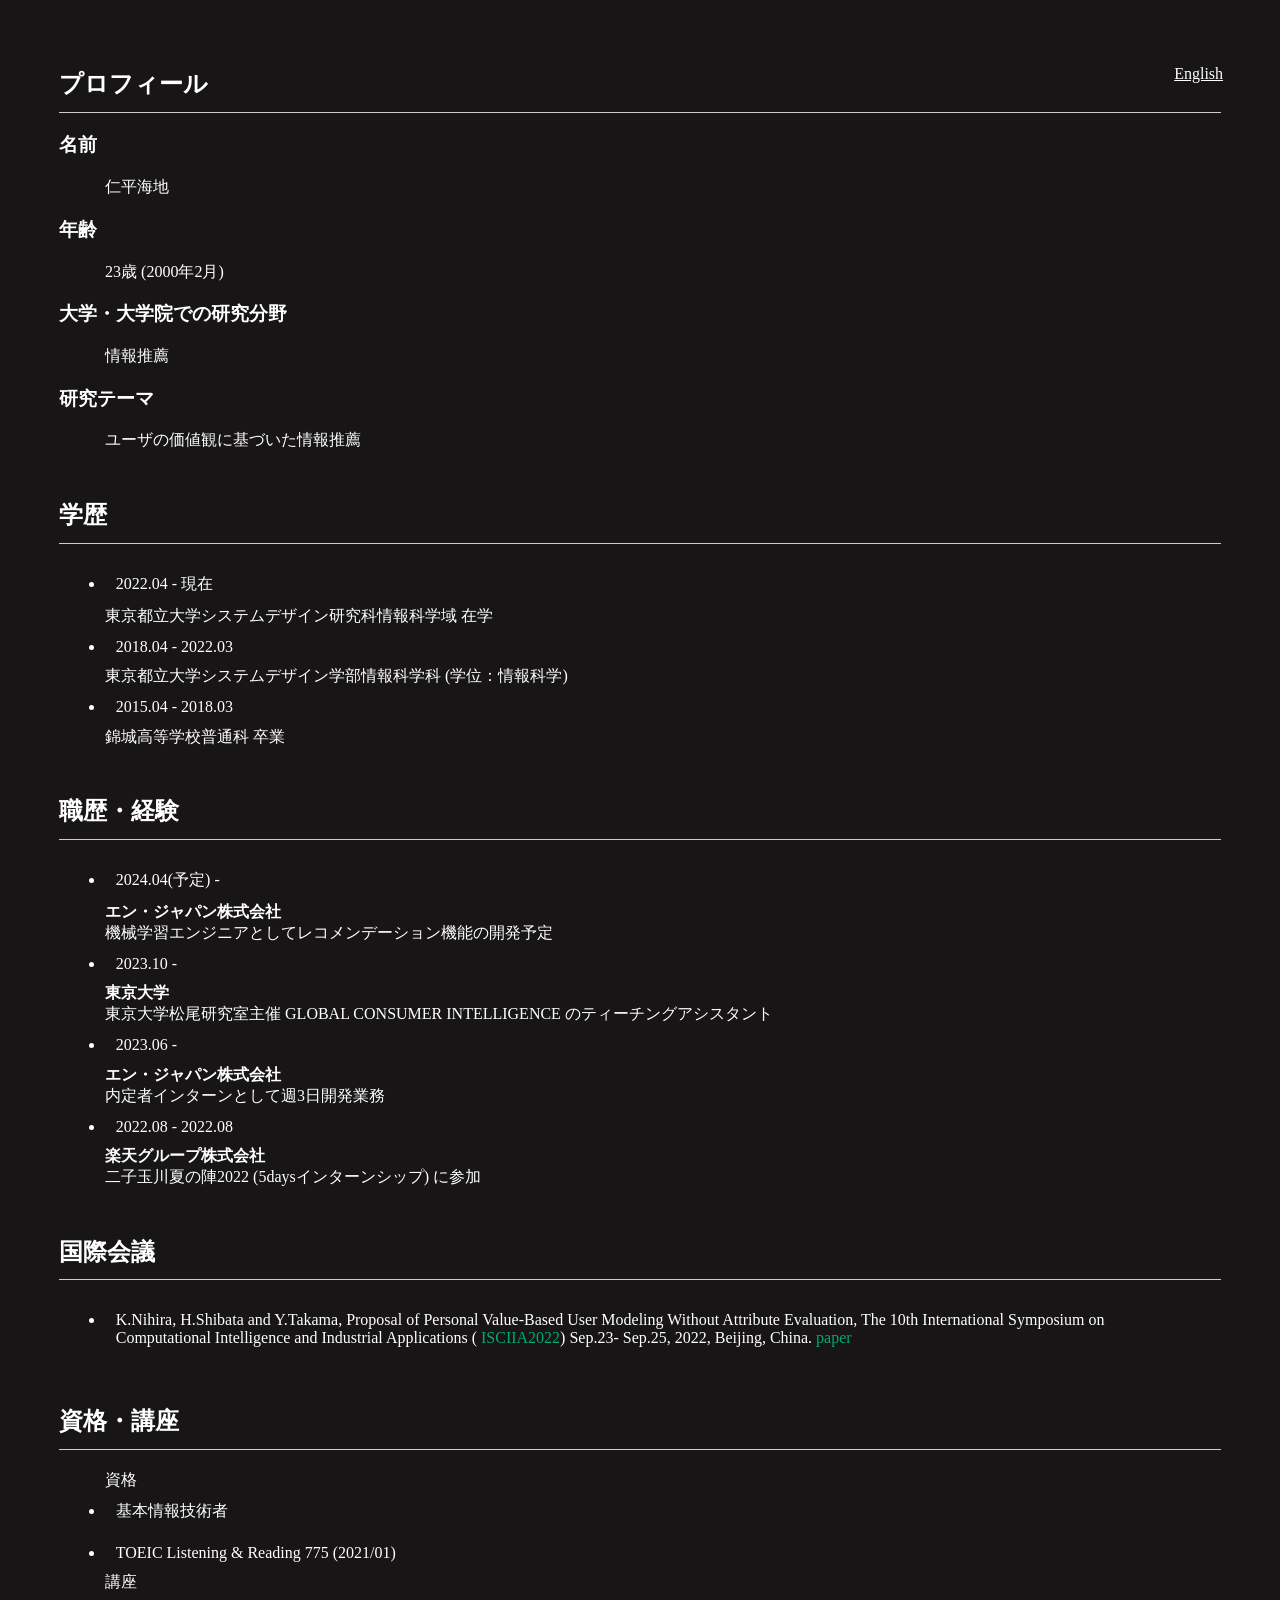
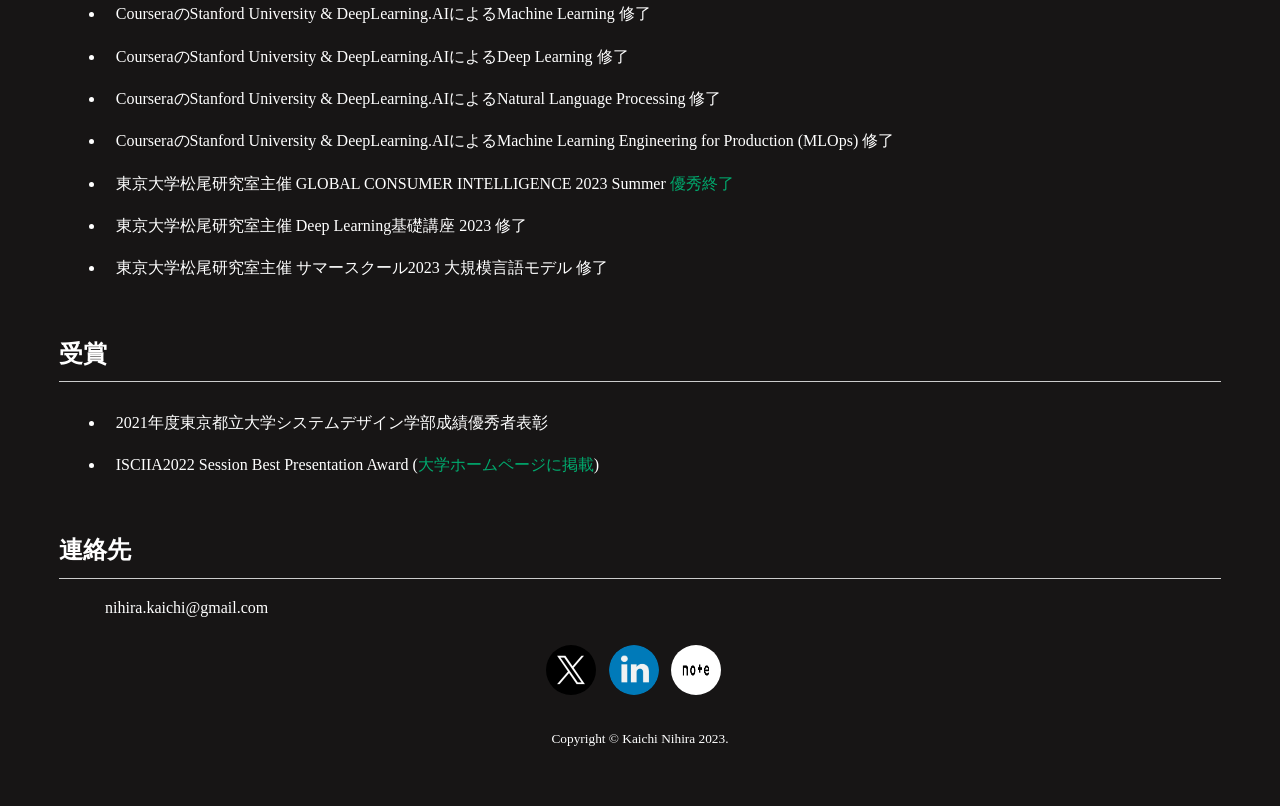
==== index.html @ ca42a1af "微修正" ====
<!DOCTYPE html>
<html lang="ja-JP">

<head>
  <meta charset="UTF-8">
  <title>Kaichi Nihira</title>

  <meta name="robots" content="index, all">
  <meta name="keywords" content="仁平, 海地, 仁平海地,にひら,かいち,にひらかいち,Kaichi Nihira,Kaichi,kaichi,Nihira,nihira" />
  <meta name="description" content="仁平海地 Kaichi Nihira" />

  <meta name="viewport" content="width=device-width, initial-scale=1.0">
  <link rel="canonical" href="https://kkaichi.github.io">
  <link rel="start" href="https://kkaichi.github.io/" title="仁平海地 Kaichi Nihira">
  <meta property="og:type" content="website">
  <link rel="stylesheet" href="stylesheet.css">

  <script>
    var siteNAM = 'Kaichi Nihira'
    var siteURL = 'https://kkaichi.github.io'
  </script>
</head>

<body>
  <header>
    <div class="header-list">
      <ul>
        <li><a href="./index_e.html">English</a></li>
      </ul>
    </div>
  </header>

  <main>
    <div class="profile">
      <h2>プロフィール</h2>
      <h3>名前</h3>
      <p>仁平&#xfa45地</p>
      <h3>年齢</h3>
      <p>23歳 (2000年2月)</p>
      <h3>大学・大学院での研究分野</h3>
      <p>情報推薦</p>
      <h3>研究テーマ</h3>
      <p>ユーザの価値観に基づいた情報推薦</p>
    </div>

    <div class="education">
      <h2>学歴</h2>
      <ul>
        <li>2022.04 - 現在</li>
        東京都立大学システムデザイン研究科情報科学域 在学
        <li>2018.04 - 2022.03</li>
        東京都立大学システムデザイン学部情報科学科 (学位：情報科学)
        <li>2015.04 - 2018.03</li>
        錦城高等学校普通科 卒業
      </ul>
    </div>
    <div class="experience">
      <h2>職歴・経験</h2>
      <ul>
        <li>2024.04(予定) -</li>
        <b>エン・ジャパン株式会社</b><br>
        機械学習エンジニアとしてレコメンデーション機能の開発予定
        <li>2023.10 -</li>
        <b>東京大学</b><br>
        東京大学松尾研究室主催 GLOBAL CONSUMER INTELLIGENCE のティーチングアシスタント
        <li>2023.06 -</li>
        <b>エン・ジャパン株式会社</b><br>
        内定者インターンとして週3日開発業務
        <li>2022.08 - 2022.08</li>
        <b>楽天グループ株式会社</b><br>
        二子玉川夏の陣2022 (5daysインターンシップ) に参加
      </ul>
    </div>
    <div class="conference">
      <h2>国際会議</h2>
      <ul>
        <li>K.Nihira, H.Shibata and Y.Takama, Proposal of Personal Value-Based User Modeling Without Attribute
          Evaluation,
          The 10th International Symposium on Computational Intelligence and Industrial Applications (
          <a href="https://isciia2022.bit.edu.cn/">ISCIIA2022</a>)
          Sep.23- Sep.25, 2022, Beijing, China. <a
            href="https://isciia2022.bit.edu.cn/docs/2023-01/e3c25491db5d44cab1875003232d0345.pdf">paper</a>
        </li>
      </ul>
    </div>
    <div class="qualfication">
      <h2>資格・講座</h2>
      <ul>資格
        <li>基本情報技術者</li>
        <li>TOEIC Listening & Reading 775 (2021/01)</li>
        講座
        <li>CourseraのStanford University & DeepLearning.AIによるMachine Learning 修了</li>
        <li>CourseraのStanford University & DeepLearning.AIによるDeep Learning 修了</li>
        <li>CourseraのStanford University & DeepLearning.AIによるNatural Language Processing 修了</li>
        <li>CourseraのStanford University & DeepLearning.AIによるMachine Learning Engineering for Production (MLOps) 修了</li>
        <li>東京大学松尾研究室主催 GLOBAL CONSUMER INTELLIGENCE 2023 Summer <a href="https://gci2.t.u-tokyo.ac.jp/student">優秀終了</a>
        </li>
        <li>東京大学松尾研究室主催 Deep Learning基礎講座 2023 修了</li>
        <li>東京大学松尾研究室主催 サマースクール2023 大規模言語モデル 修了</li>
      </ul>
    </div>
    <div class="award">
      <h2>受賞</h2>
      <ul>
        <li>2021年度東京都立大学システムデザイン学部成績優秀者表彰</li>
        <li>ISCIIA2022 Session Best Presentation Award (<a
            href="https://www.sd.tmu.ac.jp/news/prize/10983.html">大学ホームページに掲載</a>)
        </li>
      </ul>
    </div>

    <div id="contact" class="contact">
      <h2>連絡先</h2>
      <p>nihira.kaichi@gmail.com</p>
    </div>
  </main>

  <div class="footer">
    <div class="account">
      <ul>
        <li><a href="https://x.com/kaichi_nihira"><img src="./image/x.png" title="x"></a></li>
        <li><a href="https://www.linkedin.com/in/kkaichi/"><img src="./image/linkedin.png" title="linkedin"></a></li>
        <li><a href="https://note.com/kaichi_nihira"><img src="./image/note.png" title="note"></a></li>
      </ul>
    </div>
    <div class="copylight"><br>
      <small>Copyright © Kaichi Nihira 2023.</small>
    </div>
  </div>

</body>

</html>
---- stylesheet.css ----
* {
  background-color: #171515;
  color: #ffffff;
}

body {
  font-family: "ヒラギノ明朝 Pro W3", "Hiragino Mincho Pro", "ＭＳ Ｐ明朝", "MS PMincho", serif;
}

header {
  height: 2rem;
}

.header-logo {
  float: left;
  padding: 0% 4% 0% 4%;
}

.header-list li {
  list-style: none;
  float: right;
  padding: 4% 4% 0% 4%;
}

main {
  padding: 0% 4% 0% 4%;
}

main h2 {
  border-bottom: solid 1px #CCC;
  padding-bottom: 1%;
}


main p {
  padding: 0% 4% 0% 4%;
}

main div {
  padding-bottom: 1%;
}

main a {
  text-decoration: none;
  color: #00aa6e;
}

main ul {
  padding: 0% 4% 0% 4%;
}

main li {
  padding: 1%;
}

.account {
  width: 100%;
  text-align: center;
  display: flex;
  flex-wrap: wrap;
  justify-content: center;
  align-items: center;
}

.account img {
  border-radius: 50%;
  width: 50px;
  height: 50px;
  margin-right: 1%;
}

.account ul {
  width: 100%;
  display: flex;
  flex-wrap: wrap;
  justify-content: center;
  align-items: center;
  list-style-type: none;
  padding-left: 0;
  margin: 0;
}

.account li {
  display: inline-block;
  padding: 0% 1% 1% 0%;
}

.copylight {
  text-align: center;
  padding-bottom: 4%;
}

h4 {
  clear: both;
}

/* スマートフォン・タブレットサイズに対応する */
@media screen and (max-width: 768px) {
  header {
    height: auto;
  }

  .header-logo {
    float: none;
    padding: 4% 0 0 0;
    text-align: center;
  }

  .header-list {
    float: none;
    margin: 0;
    padding: 0;
    text-align: center;
  }

  .header-list li {
    display: inline-block;
    padding: 0 5%;
  }

  main {
    padding: 0;
  }

  main h2 {
    font-size: 2rem;
    line-height: 1.5;
    margin-top: 2rem;
  }

  main p {
    padding: 0;
  }

  main div {
    padding-bottom: 2rem;
  }

  main ul {
    padding: 0;
  }

  main li {
    padding: 2% 4%;
  }

  .account {
    text-align: center;
    display: block;
  }

  .account img {
    margin: 0 auto;
    margin-bottom: 1%;
  }

  .account li {
    display: block;
    padding: 2% 0%;
  }

  .copylight {
    padding: 4% 0;
  }
}
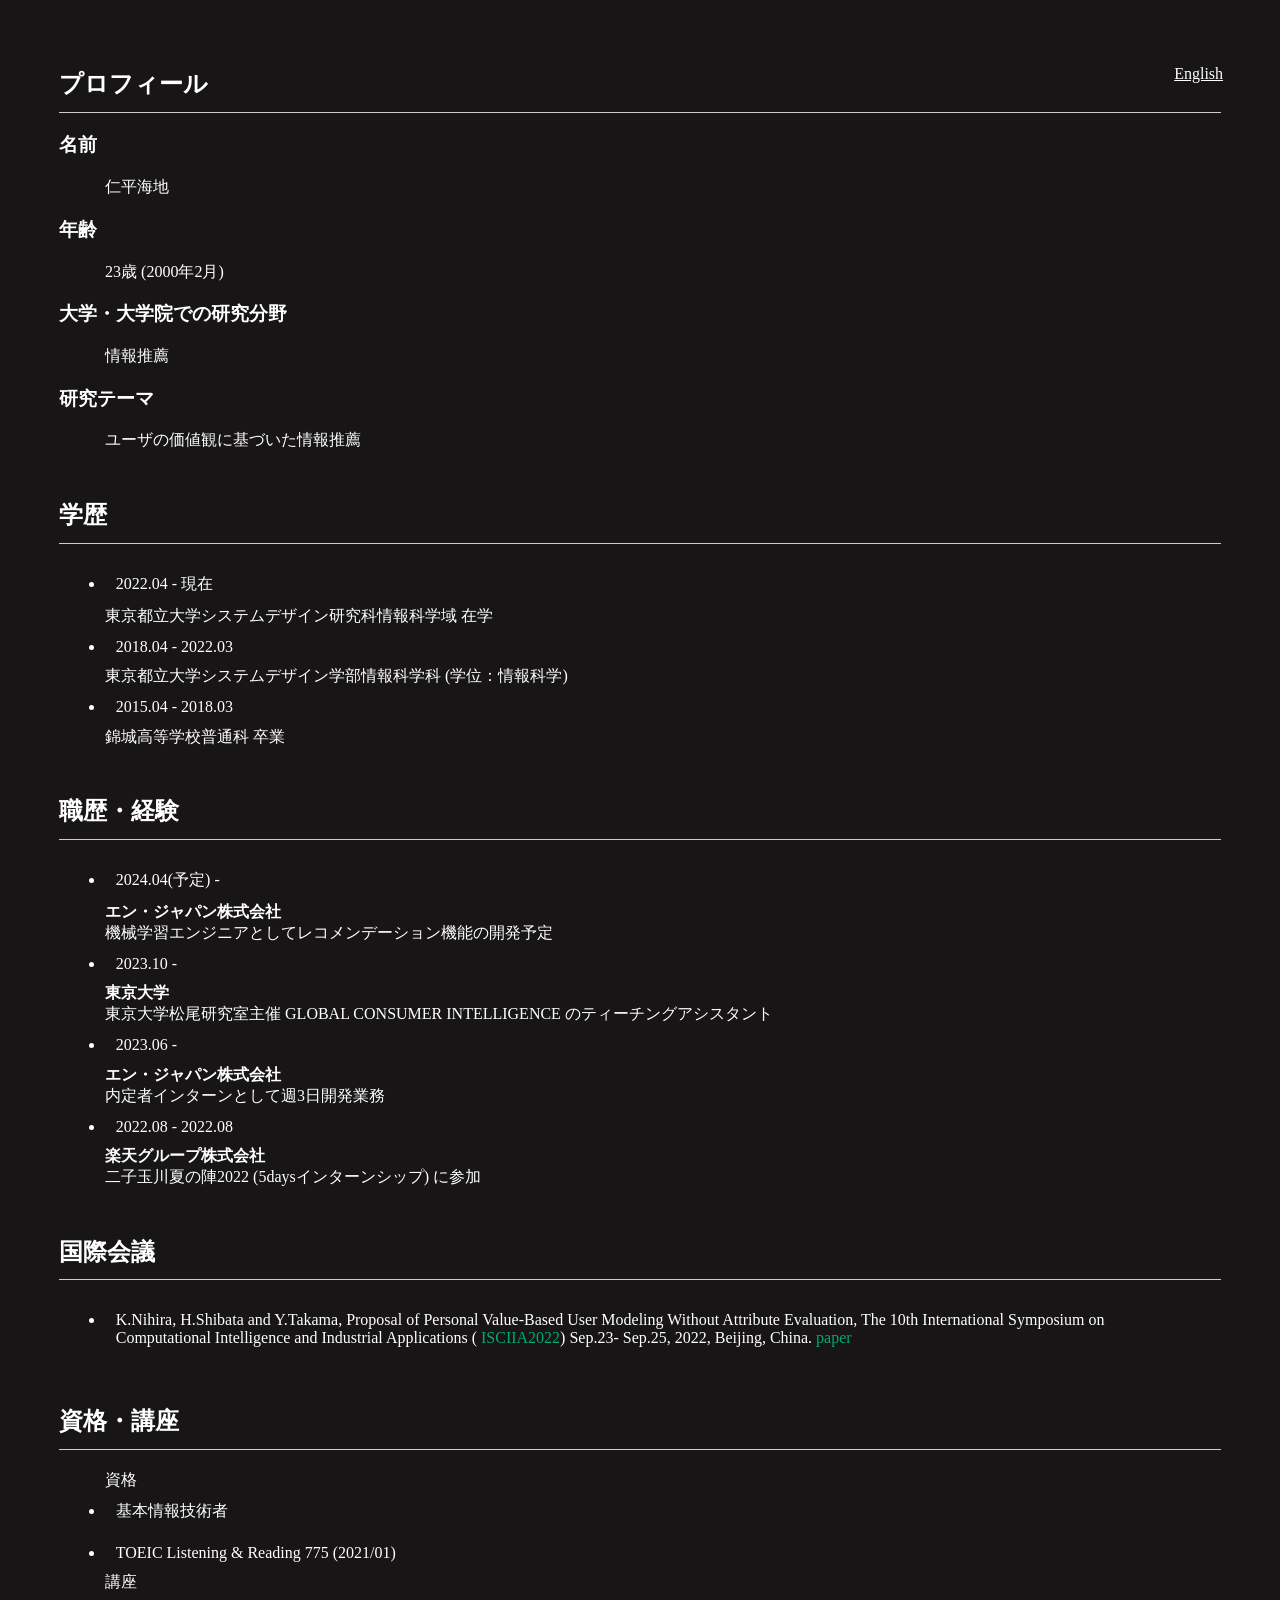
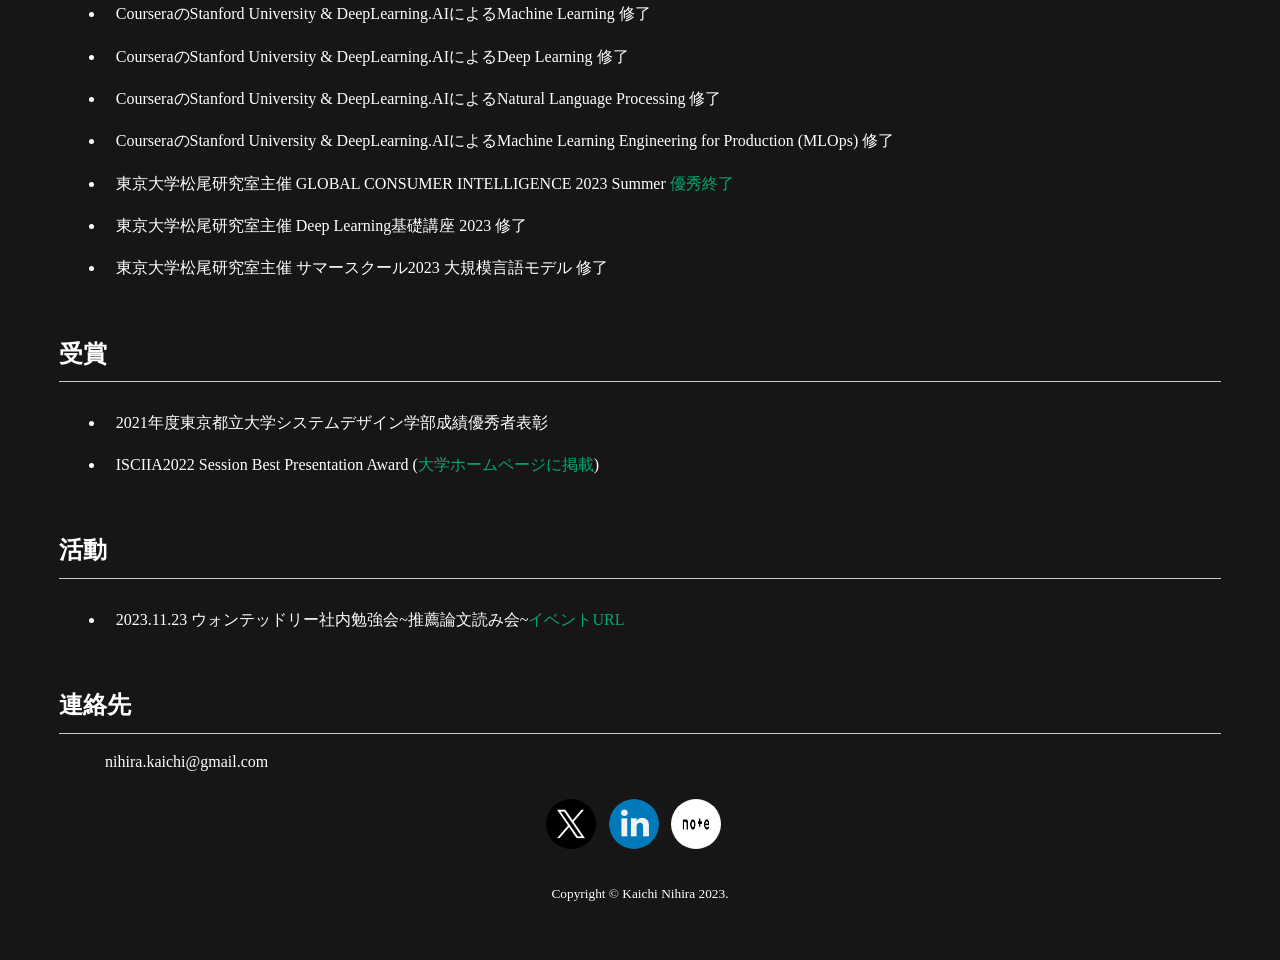
==== commit 63c0e265: "add: 活動を作成・追加" ====
--- a/index.html
+++ b/index.html
@@ -108,7 +108,12 @@
         </li>
       </ul>
     </div>
-
+    <div class="activity">
+      <h2>活動</h2>
+      <ul>
+        <li>2023.11.23 ウォンテッドリー社内勉強会~推薦論文読み会~<a href="https://wantedly.connpass.com/event/301781/">イベントURL</a></li>
+      </ul>
+    </div>
     <div id="contact" class="contact">
       <h2>連絡先</h2>
       <p>nihira.kaichi@gmail.com</p>
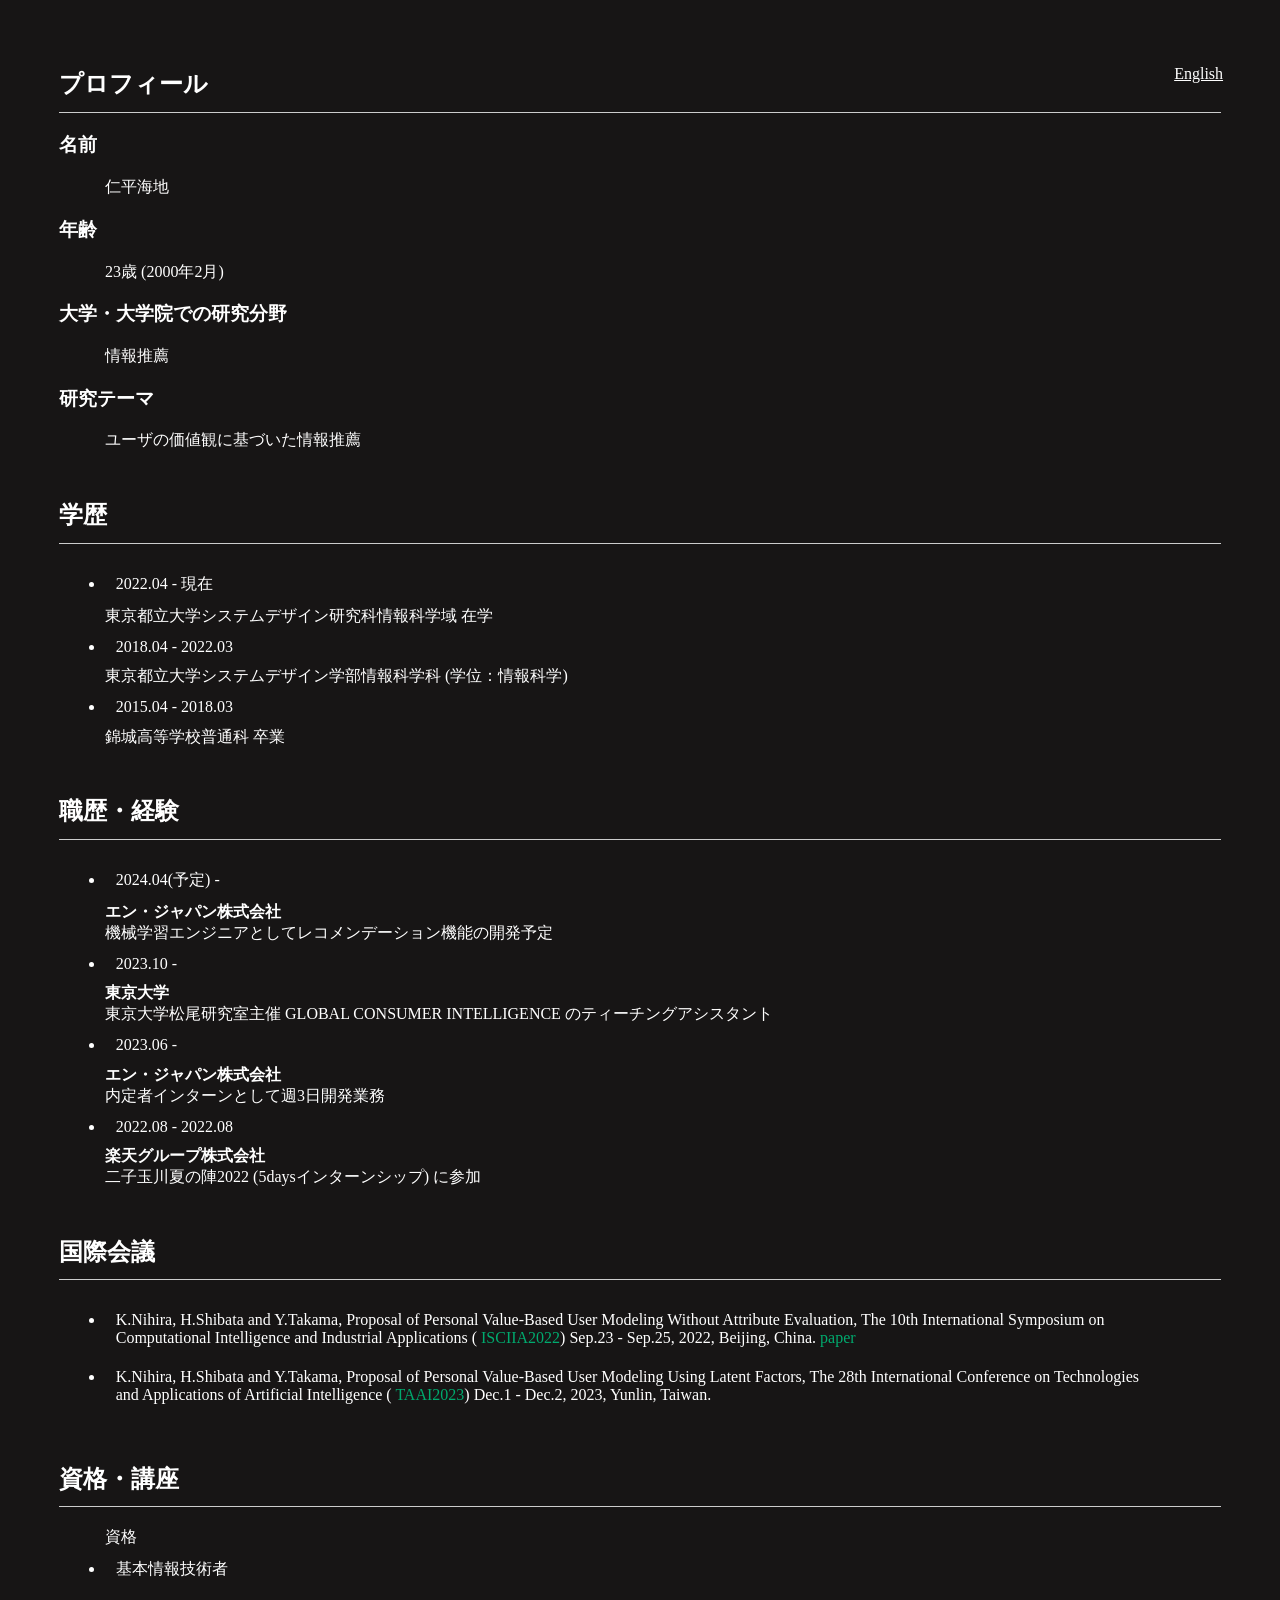
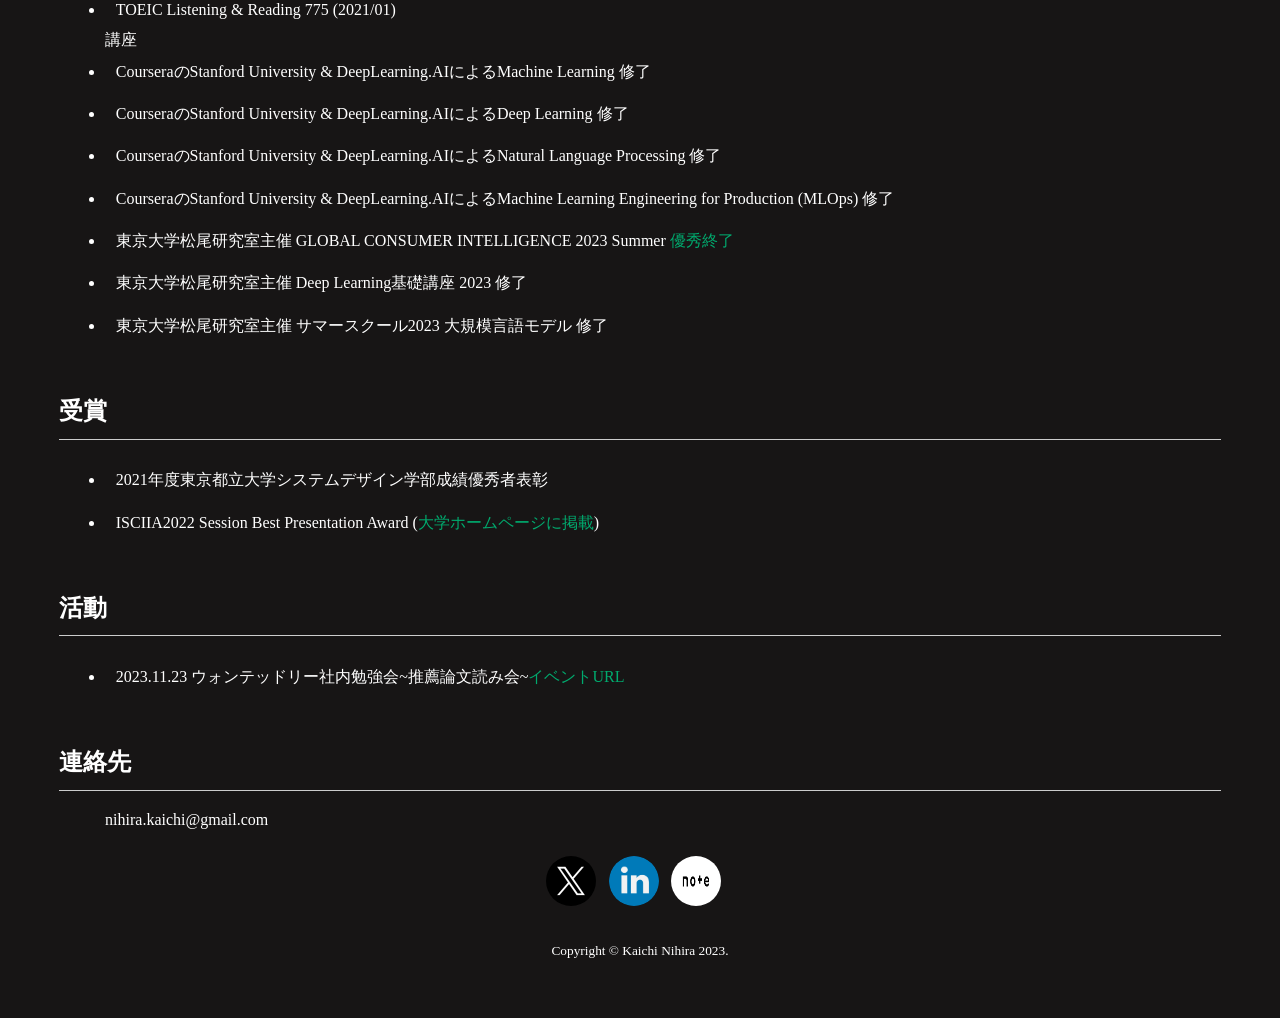
==== commit d7175a35: "add: 学会を追加" ====
--- a/index.html
+++ b/index.html
@@ -78,8 +78,14 @@
           Evaluation,
           The 10th International Symposium on Computational Intelligence and Industrial Applications (
           <a href="https://isciia2022.bit.edu.cn/">ISCIIA2022</a>)
-          Sep.23- Sep.25, 2022, Beijing, China. <a
+          Sep.23 - Sep.25, 2022, Beijing, China. <a
             href="https://isciia2022.bit.edu.cn/docs/2023-01/e3c25491db5d44cab1875003232d0345.pdf">paper</a>
+        </li>
+        <li>
+          K.Nihira, H.Shibata and Y.Takama, Proposal of Personal Value-Based User Modeling Using Latent Factors,
+          The 28th International Conference on Technologies and Applications of Artificial Intelligence (
+          <a href="https://taai2023.org.tw/">TAAI2023</a>)
+          Dec.1 - Dec.2, 2023, Yunlin, Taiwan.
         </li>
       </ul>
     </div>
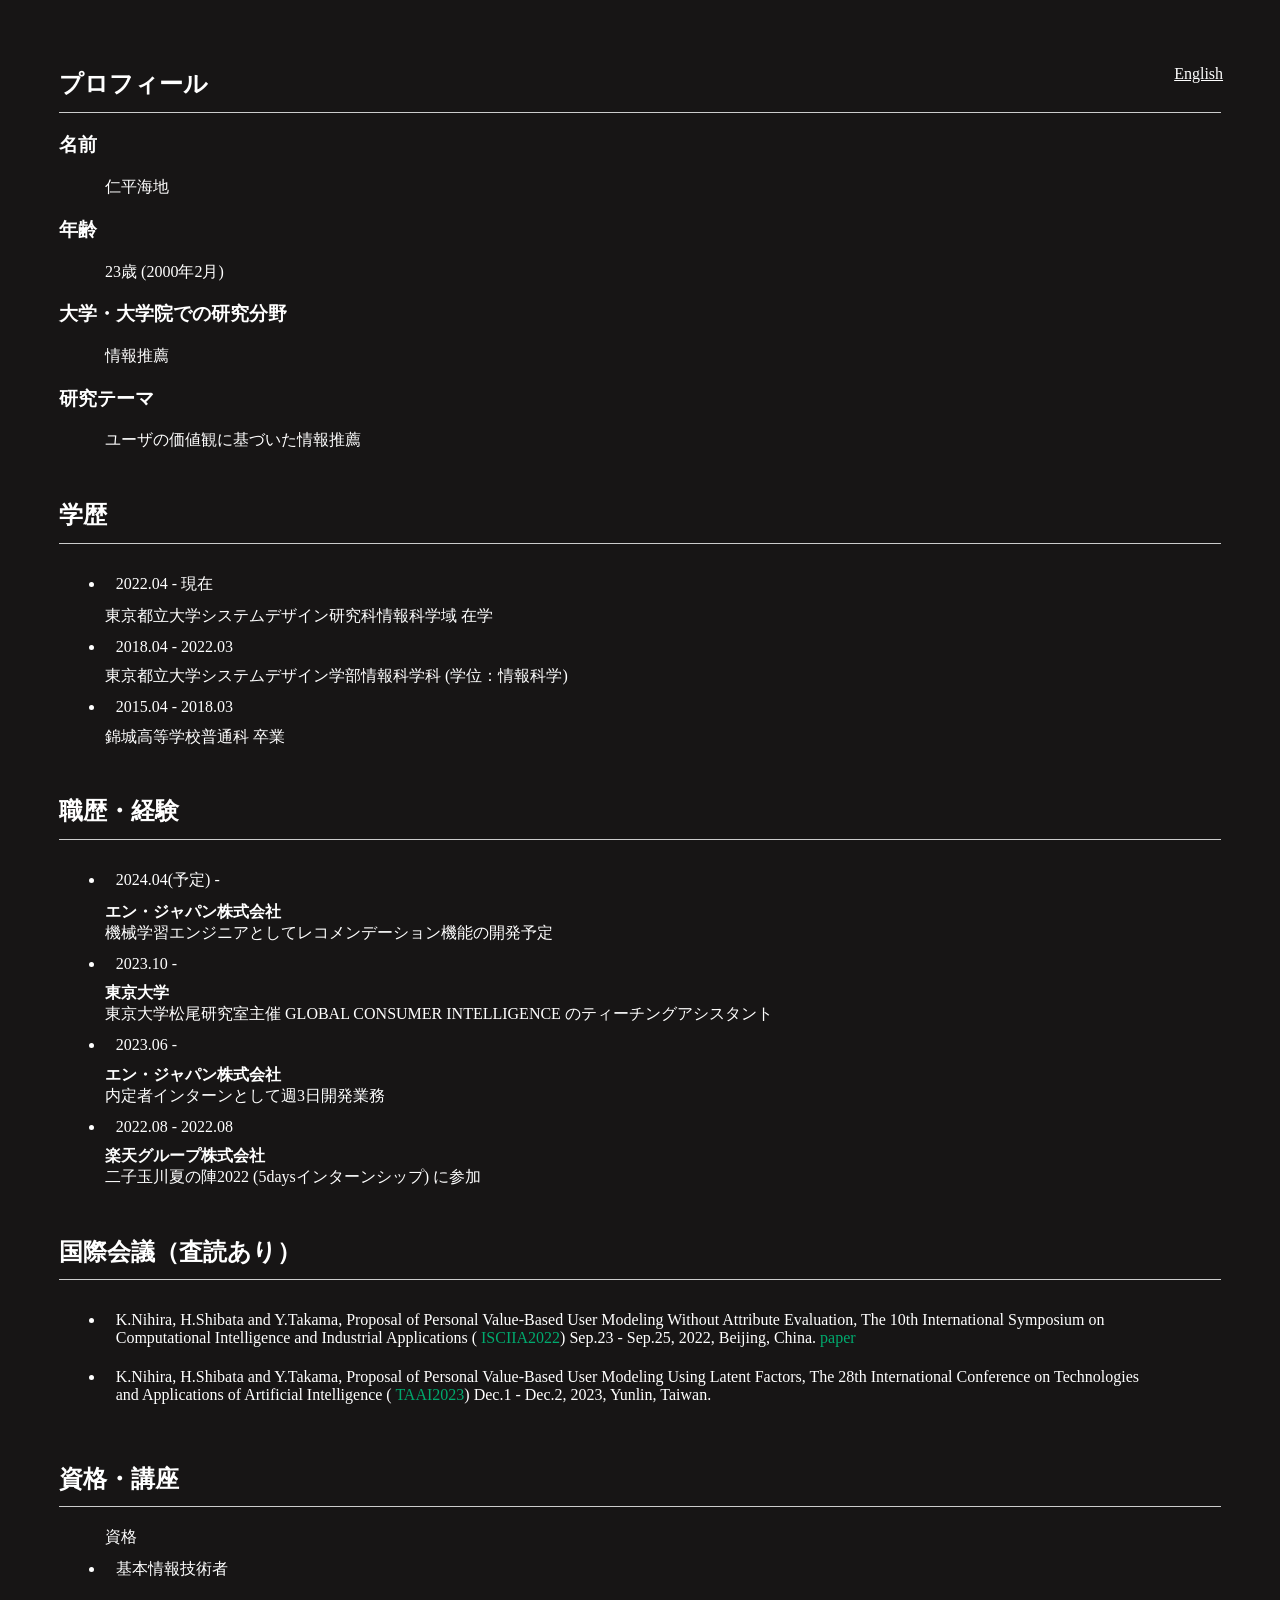
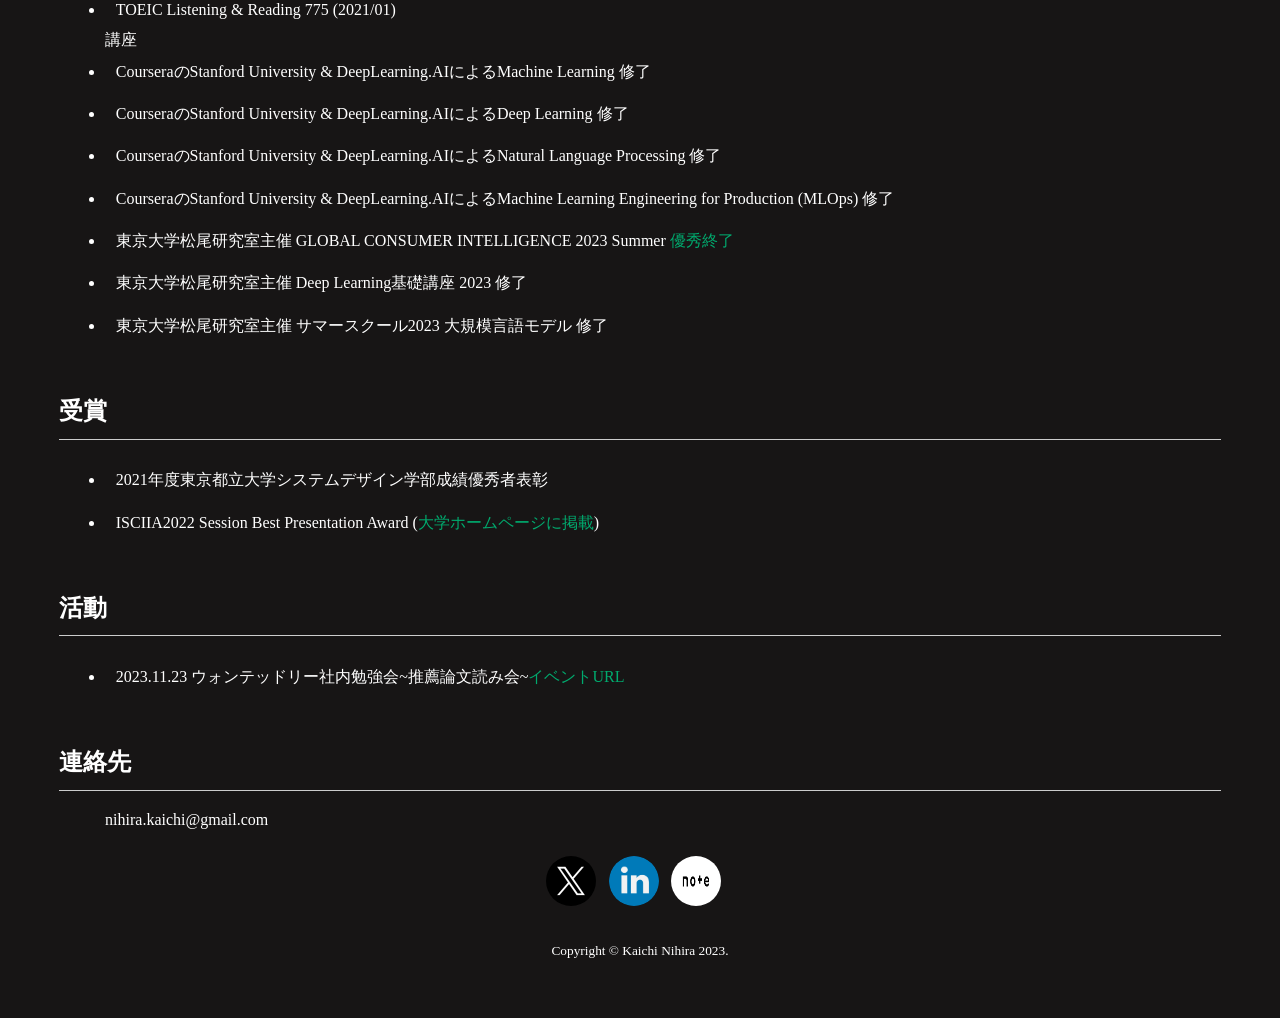
==== commit d38ff37c: "fix: 査読あり" ====
--- a/index.html
+++ b/index.html
@@ -72,7 +72,7 @@
       </ul>
     </div>
     <div class="conference">
-      <h2>国際会議</h2>
+      <h2>国際会議（査読あり）</h2>
       <ul>
         <li>K.Nihira, H.Shibata and Y.Takama, Proposal of Personal Value-Based User Modeling Without Attribute
           Evaluation,
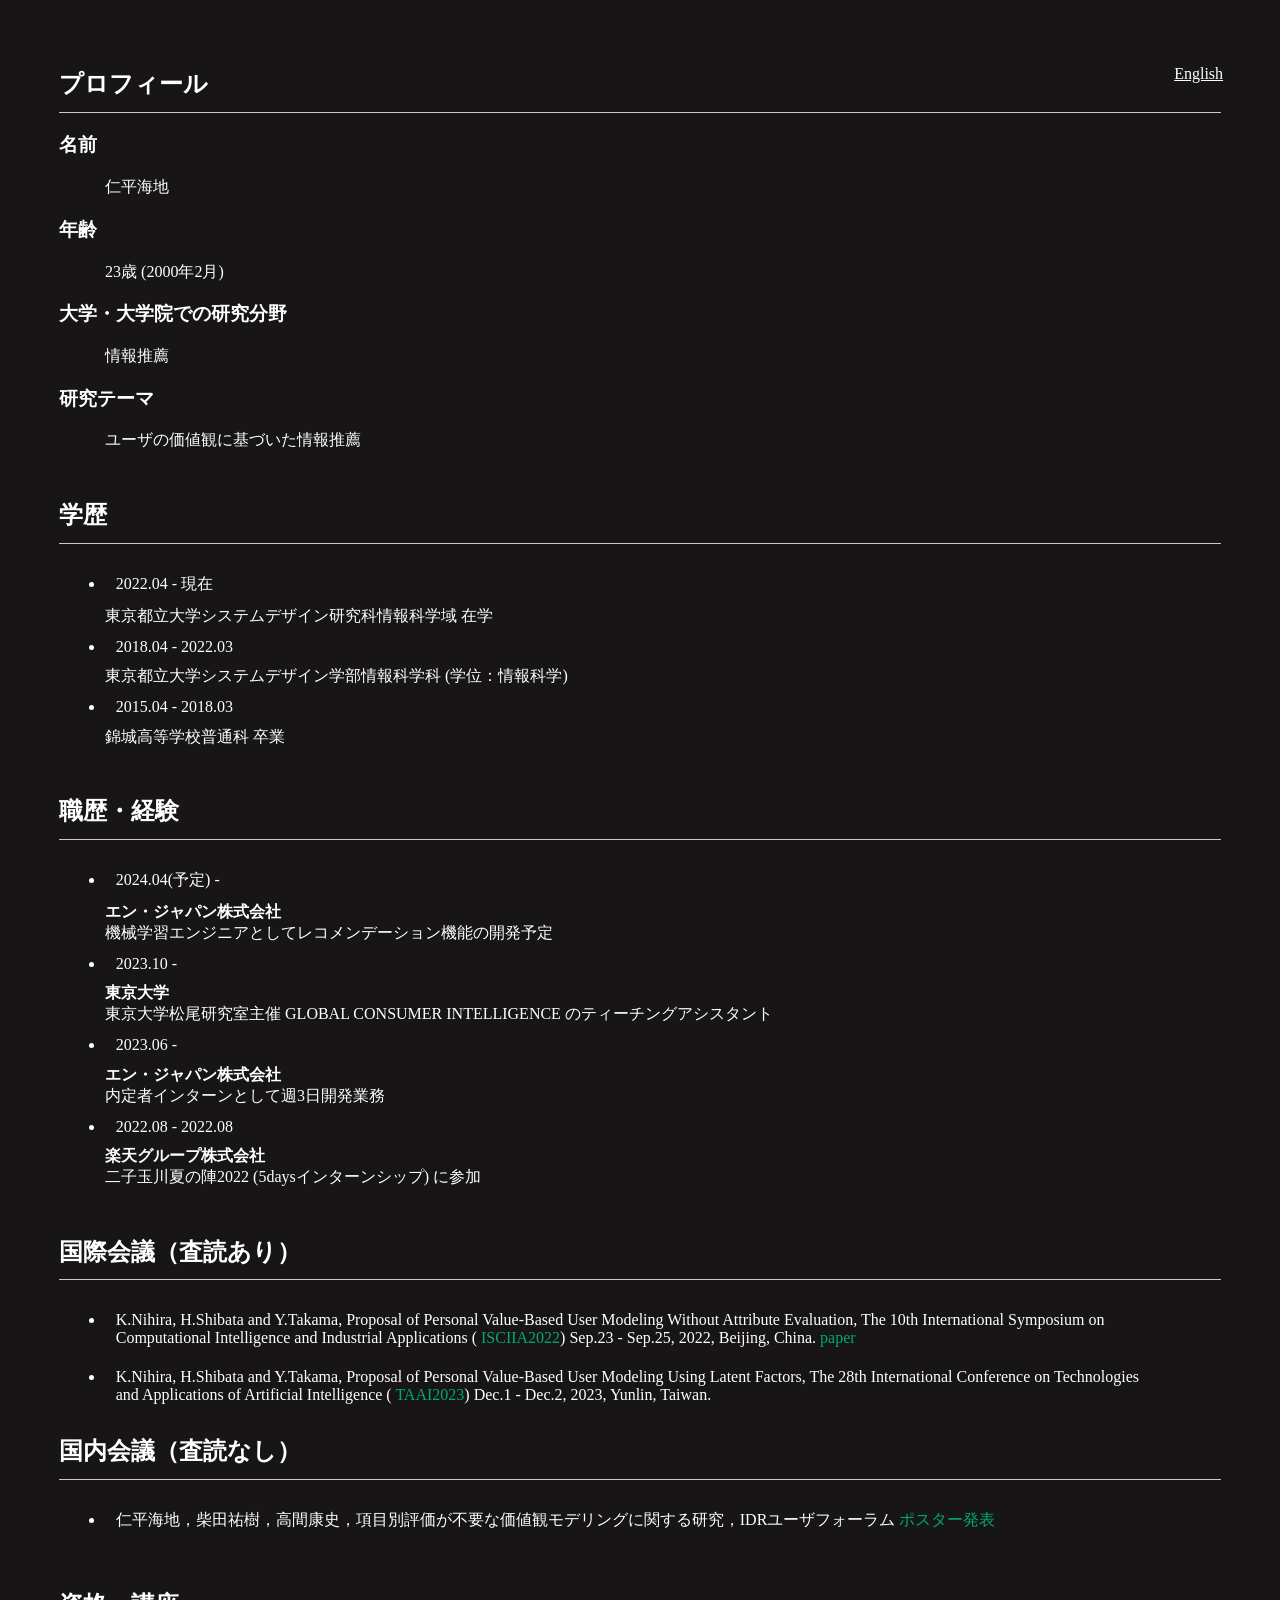
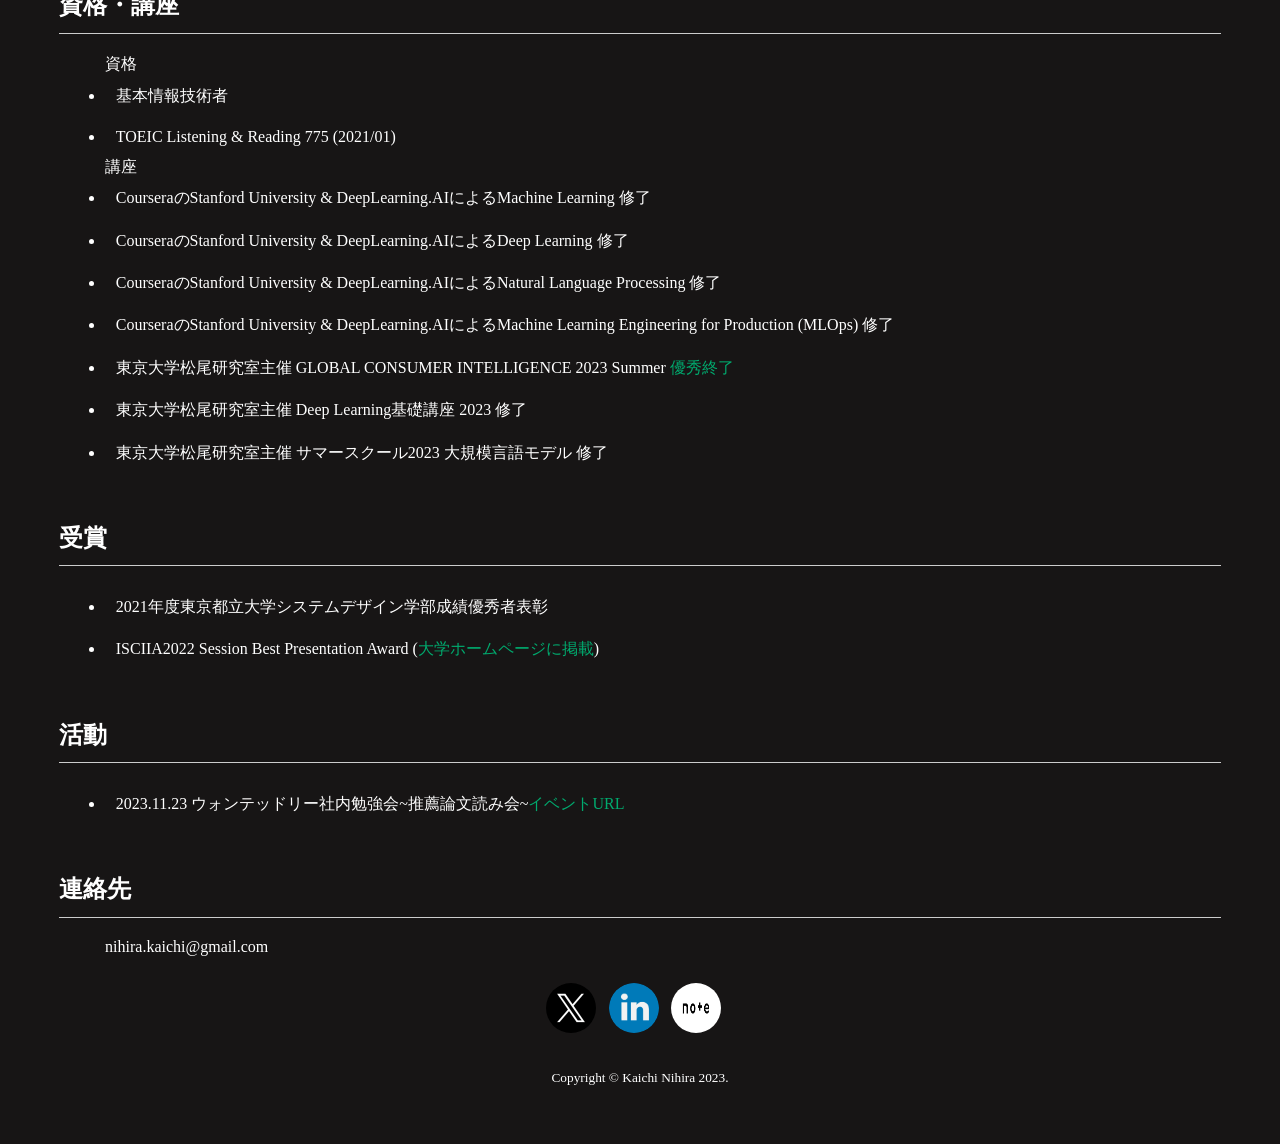
==== commit ff746fb1: "add: IDR User Forum" ====
--- a/index.html
+++ b/index.html
@@ -88,6 +88,13 @@
           Dec.1 - Dec.2, 2023, Yunlin, Taiwan.
         </li>
       </ul>
+      <h2>国内会議（査読なし）</h2>
+      <ul>
+        <li>
+          仁平海地，柴田祐樹，高間康史，項目別評価が不要な価値観モデリングに関する研究，IDRユーザフォーラム <a
+            href=https://www.nii.ac.jp/dsc/idr/userforum/program_2023.html#poster>ポスター発表</a>
+        </li>
+      </ul>
     </div>
     <div class="qualfication">
       <h2>資格・講座</h2>
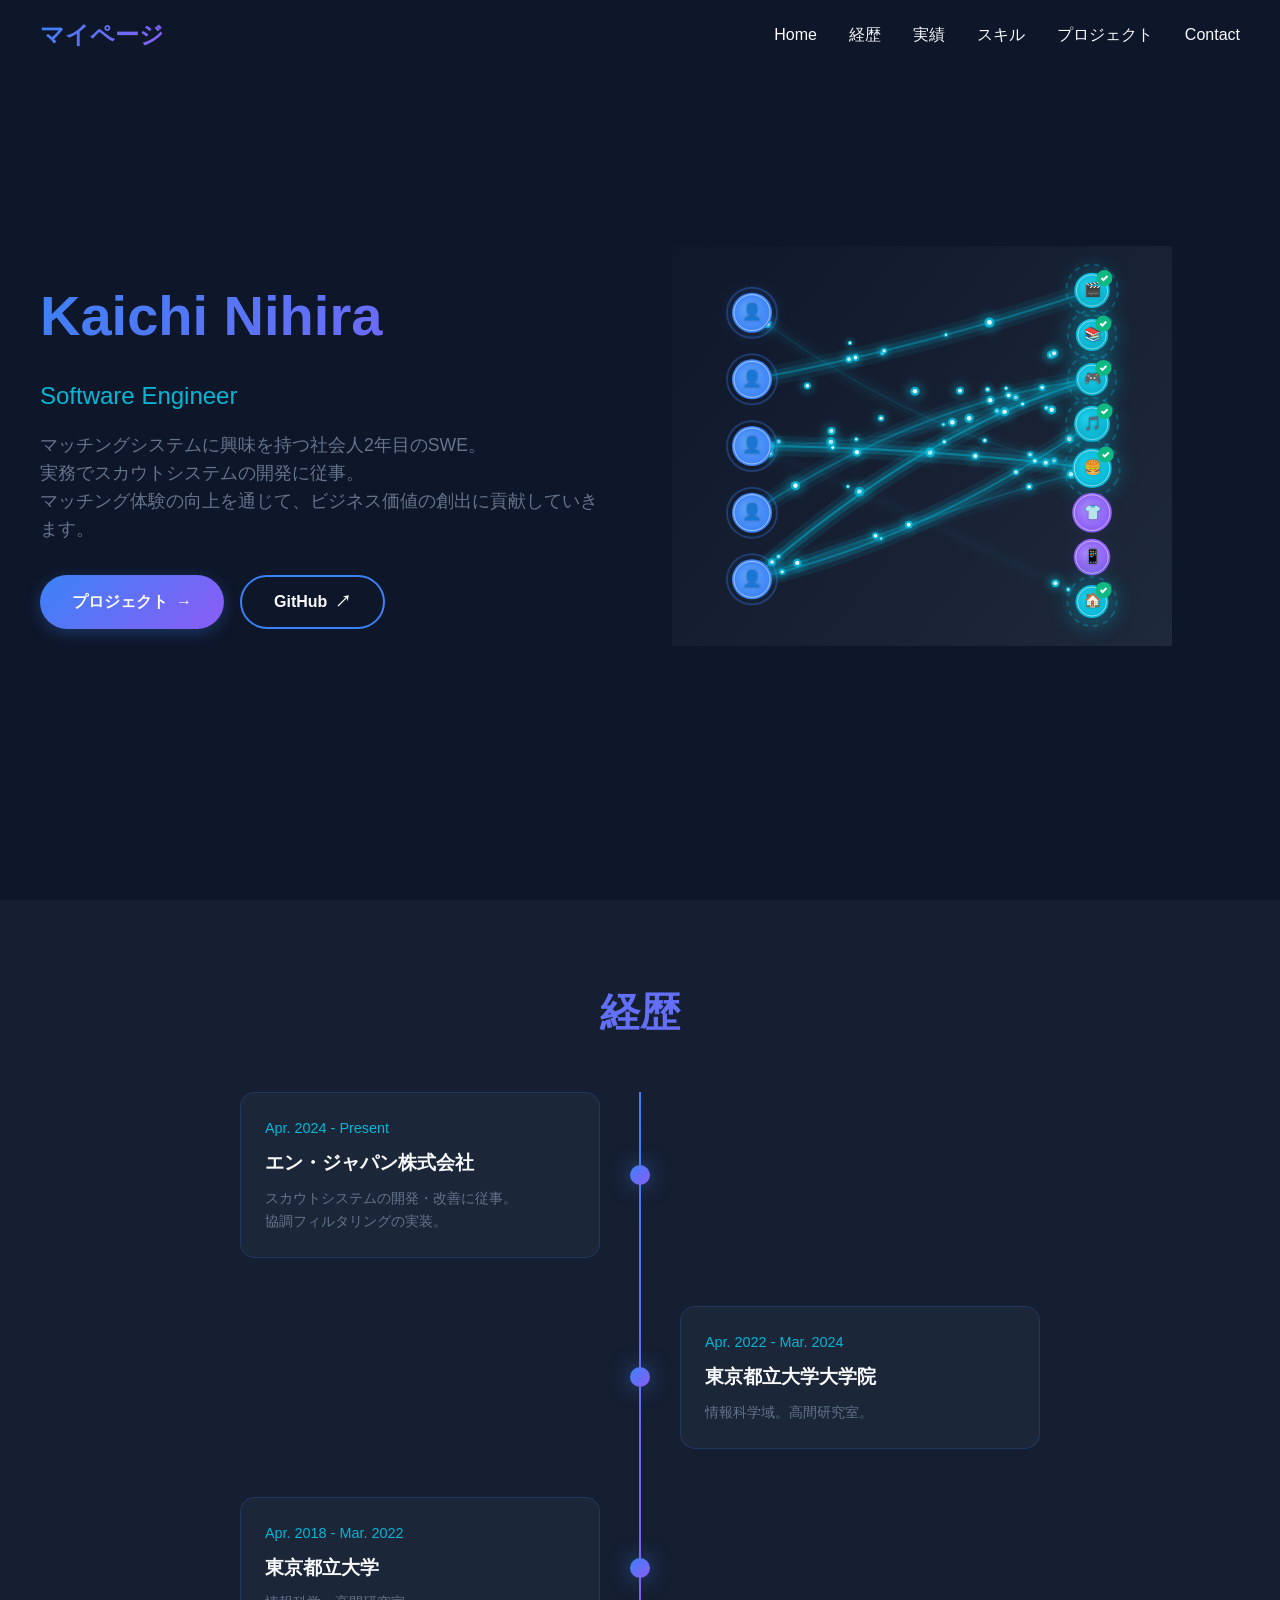
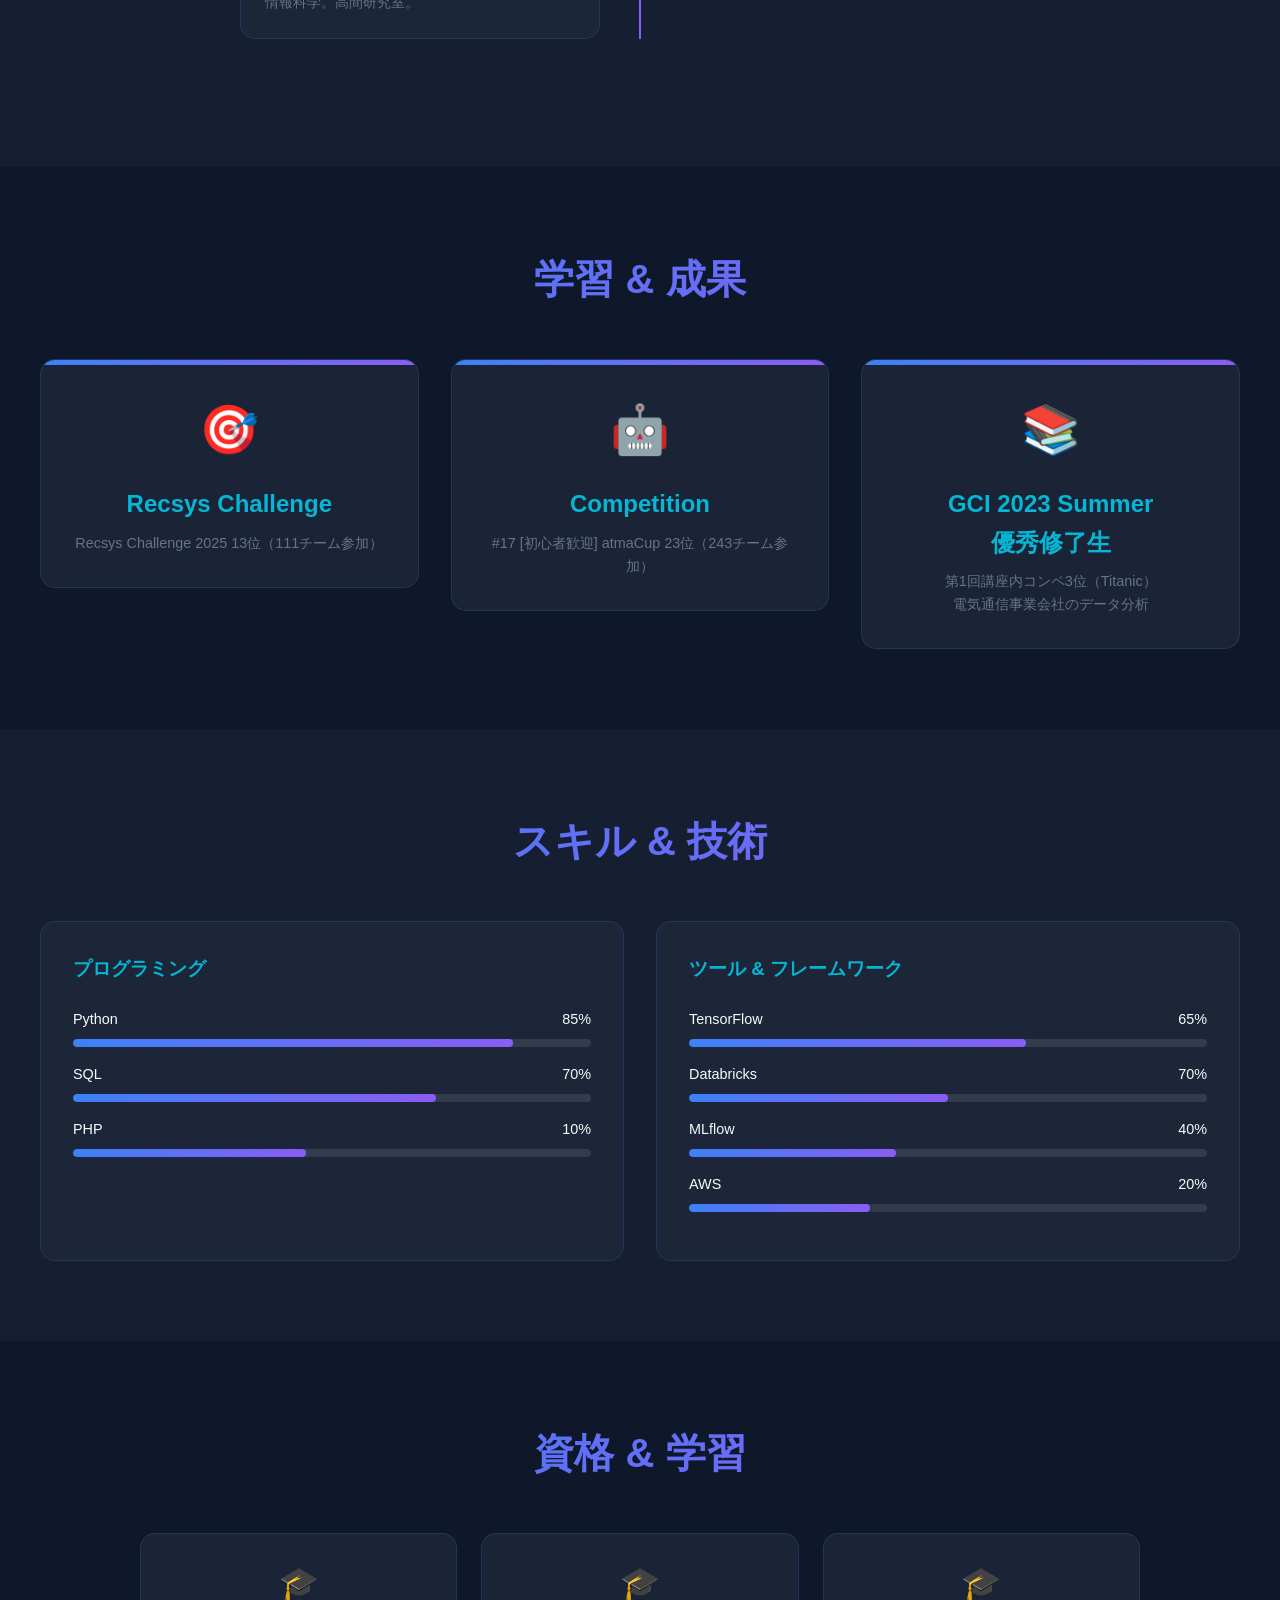
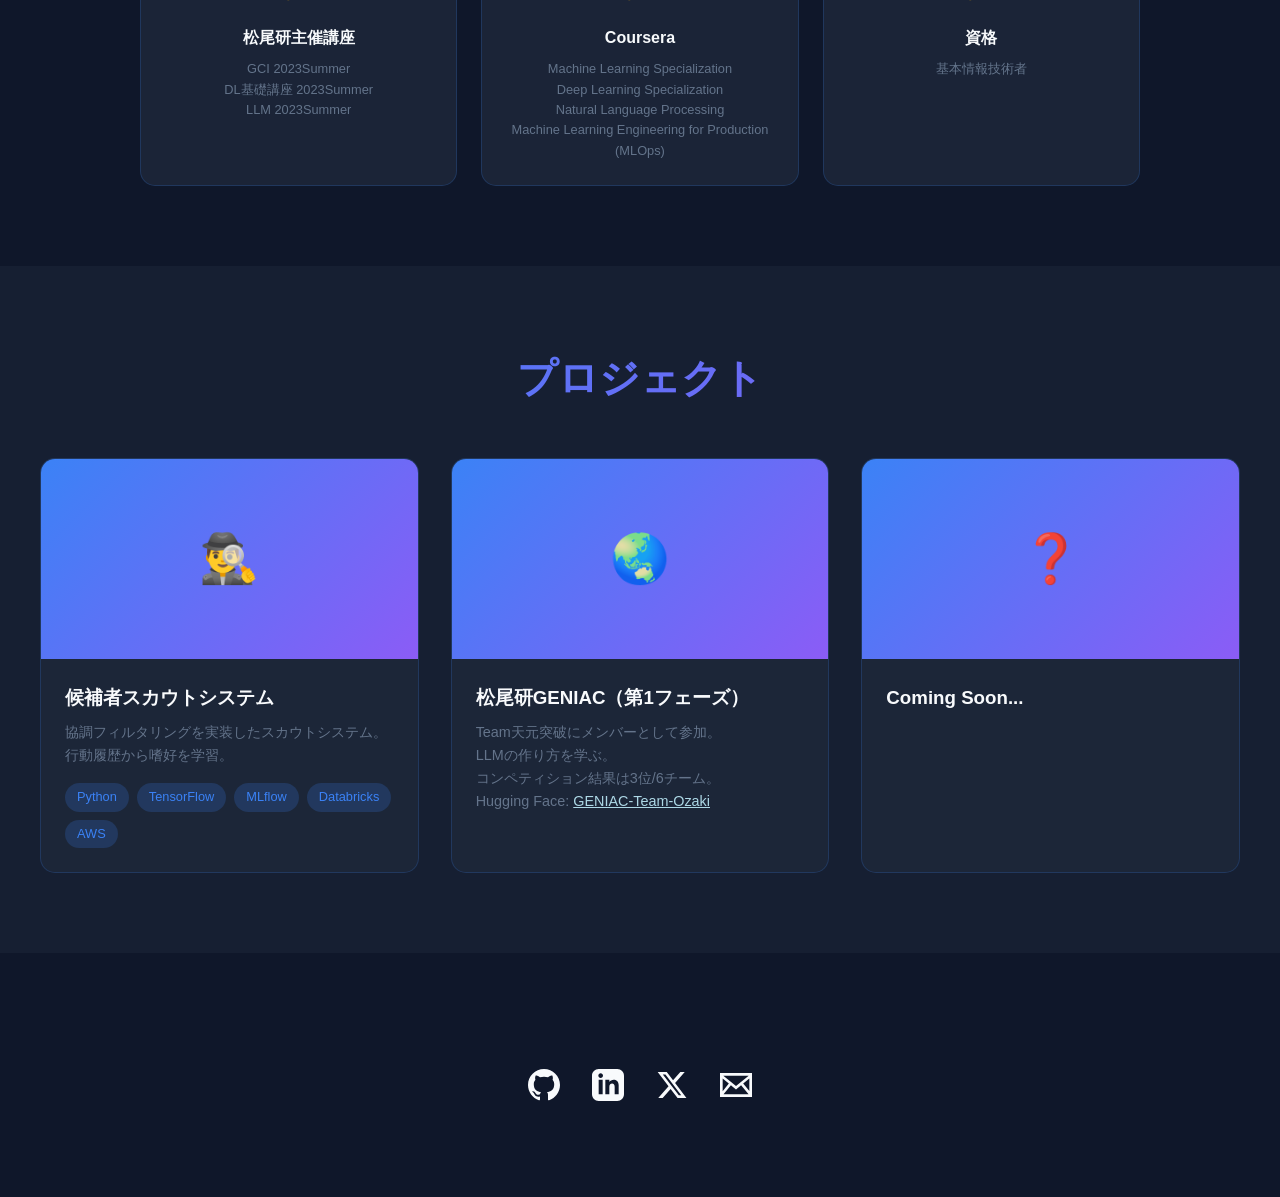
==== commit 14a2e729: "first commit🚀" ====
--- a/index.html
+++ b/index.html
@@ -1,151 +1,293 @@
 <!DOCTYPE html>
-<html lang="ja-JP">
+<html lang="ja">
 
 <head>
   <meta charset="UTF-8">
-  <title>Kaichi Nihira</title>
-
-  <meta name="robots" content="index, all">
-  <meta name="keywords" content="仁平, 海地, 仁平海地,にひら,かいち,にひらかいち,Kaichi Nihira,Kaichi,kaichi,Nihira,nihira" />
-  <meta name="description" content="仁平海地 Kaichi Nihira" />
-
   <meta name="viewport" content="width=device-width, initial-scale=1.0">
-  <link rel="canonical" href="https://kkaichi.github.io">
-  <link rel="start" href="https://kkaichi.github.io/" title="仁平海地 Kaichi Nihira">
-  <meta property="og:type" content="website">
-  <link rel="stylesheet" href="stylesheet.css">
-
-  <script>
-    var siteNAM = 'Kaichi Nihira'
-    var siteURL = 'https://kkaichi.github.io'
-  </script>
-</head>
+  <title>Your Name - Recommendation System Expert</title>
+  <link rel="stylesheet" href="style.css">
 
 <body>
-  <header>
-    <div class="header-list">
-      <ul>
-        <li><a href="./index_e.html">English</a></li>
+  <!-- Navigation -->
+  <nav id="navbar">
+    <div class="nav-container">
+      <div class="logo">マイページ</div>
+      <ul class="nav-links">
+        <li><a href="#home">Home</a></li>
+        <li><a href="#about">経歴</a></li>
+        <li><a href="#competitions">実績</a></li>
+        <li><a href="#skills">スキル</a></li>
+        <li><a href="#projects">プロジェクト</a></li>
+        <li><a href="#contact">Contact</a></li>
       </ul>
     </div>
-  </header>
-
-  <main>
-    <div class="profile">
-      <h2>プロフィール</h2>
-      <h3>名前</h3>
-      <p>仁平&#xfa45地</p>
-      <h3>年齢</h3>
-      <p>23歳 (2000年2月)</p>
-      <h3>大学・大学院での研究分野</h3>
-      <p>情報推薦</p>
-      <h3>研究テーマ</h3>
-      <p>ユーザの価値観に基づいた情報推薦</p>
-    </div>
-
-    <div class="education">
-      <h2>学歴</h2>
-      <ul>
-        <li>2022.04 - 現在</li>
-        東京都立大学システムデザイン研究科情報科学域 在学
-        <li>2018.04 - 2022.03</li>
-        東京都立大学システムデザイン学部情報科学科 (学位：情報科学)
-        <li>2015.04 - 2018.03</li>
-        錦城高等学校普通科 卒業
-      </ul>
-    </div>
-    <div class="experience">
-      <h2>職歴・経験</h2>
-      <ul>
-        <li>2024.04(予定) -</li>
-        <b>エン・ジャパン株式会社</b><br>
-        機械学習エンジニアとしてレコメンデーション機能の開発予定
-        <li>2023.10 -</li>
-        <b>東京大学</b><br>
-        東京大学松尾研究室主催 GLOBAL CONSUMER INTELLIGENCE のティーチングアシスタント
-        <li>2023.06 -</li>
-        <b>エン・ジャパン株式会社</b><br>
-        内定者インターンとして週3日開発業務
-        <li>2022.08 - 2022.08</li>
-        <b>楽天グループ株式会社</b><br>
-        二子玉川夏の陣2022 (5daysインターンシップ) に参加
-      </ul>
-    </div>
-    <div class="conference">
-      <h2>国際会議（査読あり）</h2>
-      <ul>
-        <li>K.Nihira, H.Shibata and Y.Takama, Proposal of Personal Value-Based User Modeling Without Attribute
-          Evaluation,
-          The 10th International Symposium on Computational Intelligence and Industrial Applications (
-          <a href="https://isciia2022.bit.edu.cn/">ISCIIA2022</a>)
-          Sep.23 - Sep.25, 2022, Beijing, China. <a
-            href="https://isciia2022.bit.edu.cn/docs/2023-01/e3c25491db5d44cab1875003232d0345.pdf">paper</a>
-        </li>
-        <li>
-          K.Nihira, H.Shibata and Y.Takama, Proposal of Personal Value-Based User Modeling Using Latent Factors,
-          The 28th International Conference on Technologies and Applications of Artificial Intelligence (
-          <a href="https://taai2023.org.tw/">TAAI2023</a>)
-          Dec.1 - Dec.2, 2023, Yunlin, Taiwan.
-        </li>
-      </ul>
-      <h2>国内会議（査読なし）</h2>
-      <ul>
-        <li>
-          仁平海地，柴田祐樹，高間康史，項目別評価が不要な価値観モデリングに関する研究，IDRユーザフォーラム <a
-            href=https://www.nii.ac.jp/dsc/idr/userforum/program_2023.html#poster>ポスター発表</a>
-        </li>
-      </ul>
-    </div>
-    <div class="qualfication">
-      <h2>資格・講座</h2>
-      <ul>資格
-        <li>基本情報技術者</li>
-        <li>TOEIC Listening & Reading 775 (2021/01)</li>
-        講座
-        <li>CourseraのStanford University & DeepLearning.AIによるMachine Learning 修了</li>
-        <li>CourseraのStanford University & DeepLearning.AIによるDeep Learning 修了</li>
-        <li>CourseraのStanford University & DeepLearning.AIによるNatural Language Processing 修了</li>
-        <li>CourseraのStanford University & DeepLearning.AIによるMachine Learning Engineering for Production (MLOps) 修了</li>
-        <li>東京大学松尾研究室主催 GLOBAL CONSUMER INTELLIGENCE 2023 Summer <a href="https://gci2.t.u-tokyo.ac.jp/student">優秀終了</a>
-        </li>
-        <li>東京大学松尾研究室主催 Deep Learning基礎講座 2023 修了</li>
-        <li>東京大学松尾研究室主催 サマースクール2023 大規模言語モデル 修了</li>
-      </ul>
-    </div>
-    <div class="award">
-      <h2>受賞</h2>
-      <ul>
-        <li>2021年度東京都立大学システムデザイン学部成績優秀者表彰</li>
-        <li>ISCIIA2022 Session Best Presentation Award (<a
-            href="https://www.sd.tmu.ac.jp/news/prize/10983.html">大学ホームページに掲載</a>)
-        </li>
-      </ul>
-    </div>
-    <div class="activity">
-      <h2>活動</h2>
-      <ul>
-        <li>2023.11.23 ウォンテッドリー社内勉強会~推薦論文読み会~<a href="https://wantedly.connpass.com/event/301781/">イベントURL</a></li>
-      </ul>
-    </div>
-    <div id="contact" class="contact">
-      <h2>連絡先</h2>
-      <p>nihira.kaichi@gmail.com</p>
-    </div>
-  </main>
-
-  <div class="footer">
-    <div class="account">
-      <ul>
-        <li><a href="https://x.com/kaichi_nihira"><img src="./image/x.png" title="x"></a></li>
-        <li><a href="https://www.linkedin.com/in/kkaichi/"><img src="./image/linkedin.png" title="linkedin"></a></li>
-        <li><a href="https://note.com/kaichi_nihira"><img src="./image/note.png" title="note"></a></li>
-      </ul>
-    </div>
-    <div class="copylight"><br>
-      <small>Copyright © Kaichi Nihira 2023.</small>
-    </div>
-  </div>
-
+  </nav>
+
+  <!-- Hero Section -->
+  <section class="hero" id="home">
+    <div class="hero-content">
+      <div class="hero-text">
+        <h1>Kaichi Nihira</h1>
+        <p class="subtitle">Software Engineer</p>
+        <p>
+          マッチングシステムに興味を持つ社会人2年目のSWE。<br>
+          実務でスカウトシステムの開発に従事。<br>
+          マッチング体験の向上を通じて、ビジネス価値の創出に貢献していきます。
+        </p>
+        <div class="hero-buttons">
+          <a href="#projects" class="btn btn-primary">
+            <span>プロジェクト</span>
+            <span>→</span>
+          </a>
+          <a href="https://github.com/KKaichi" class="btn btn-secondary">
+            <span>GitHub</span>
+            <span>↗</span>
+          </a>
+        </div>
+      </div>
+      <div class="hero-visual">
+        <canvas class="recommendation-visual" id="recCanvas"></canvas>
+      </div>
+    </div>
+  </section>
+
+  <!-- About/Career Section -->
+  <section class="about" id="about">
+    <h2 class="section-title">経歴</h2>
+    <div class="timeline">
+      <div class="timeline-item">
+        <div class="timeline-content">
+          <div class="timeline-date">Apr. 2024 - Present</div>
+          <h3 class="timeline-title">エン・ジャパン株式会社</h3>
+          <p class="timeline-desc">スカウトシステムの開発・改善に従事。<br>協調フィルタリングの実装。</p>
+        </div>
+        <div class="timeline-dot"></div>
+      </div>
+      <div class="timeline-item">
+        <div class="timeline-content">
+          <div class="timeline-date">Apr. 2022 - Mar. 2024</div>
+          <h3 class="timeline-title">東京都立大学大学院</h3>
+          <p class="timeline-desc">情報科学域。高間研究室。</p>
+        </div>
+        <div class="timeline-dot"></div>
+      </div>
+      <div class="timeline-item">
+        <div class="timeline-content">
+          <div class="timeline-date">Apr. 2018 - Mar. 2022</div>
+          <h3 class="timeline-title">東京都立大学</h3>
+          <p class="timeline-desc">情報科学。高間研究室。</p>
+        </div>
+        <div class="timeline-dot"></div>
+      </div>
+    </div>
+  </section>
+
+  <!-- Competitions Section -->
+  <section class="competitions" id="competitions">
+    <h2 class="section-title">学習 & 成果</h2>
+    <div class="comp-grid">
+      <a href="assets/images/competitions/recsys2025.jpg" target="_blank"
+        style="text-decoration: none; color: inherit;">
+        <div class="comp-card">
+          <div class="medal">🎯</div>
+          <div class="rank">Recsys Challenge</div>
+          <p>Recsys Challenge 2025 13位（111チーム参加）</p>
+        </div>
+      </a>
+      <a href="assets/images/competitions/atma17.jpg" target="_blank" style="text-decoration: none; color: inherit;">
+        <div class="comp-card">
+          <div class="medal">🤖</div>
+          <div class="rank">Competition</div>
+          <p>#17 [初心者歓迎] atmaCup 23位（243チーム参加）</p>
+        </div>
+      </a>
+      <a href="assets/images/competitions/gci2023s.jpg" target="_blank" style="text-decoration: none; color: inherit;">
+        <div class="comp-card">
+          <div class="medal">📚</div>
+          <div class="rank">GCI 2023 Summer <br> 優秀修了生</div>
+          <p> 第1回講座内コンペ3位（Titanic）<br> 電気通信事業会社のデータ分析</p>
+        </div>
+      </a>
+    </div>
+  </section>
+
+  <!-- Skills Section -->
+  <section class="skills" id="skills">
+    <h2 class="section-title">スキル & 技術</h2>
+    <div class="skills-container">
+      <div class="skill-category">
+        <h3>プログラミング</h3>
+        <div class="skill-item">
+          <div class="skill-name">
+            <span>Python</span>
+            <span>85%</span>
+          </div>
+          <div class="skill-bar">
+            <div class="skill-progress" style="width: 85%"></div>
+          </div>
+        </div>
+        <div class="skill-item">
+          <div class="skill-name">
+            <span>SQL</span>
+            <span>70%</span>
+          </div>
+          <div class="skill-bar">
+            <div class="skill-progress" style="width: 70%"></div>
+          </div>
+        </div>
+        <div class="skill-item">
+          <div class="skill-name">
+            <span>PHP</span>
+            <span>10%</span>
+          </div>
+          <div class="skill-bar">
+            <div class="skill-progress" style="width: 45%"></div>
+          </div>
+        </div>
+      </div>
+      <div class="skill-category">
+        <h3>ツール & フレームワーク</h3>
+        <div class="skill-item">
+          <div class="skill-name">
+            <span>TensorFlow</span>
+            <span>65%</span>
+          </div>
+          <div class="skill-bar">
+            <div class="skill-progress" style="width: 65%"></div>
+          </div>
+        </div>
+        <div class="skill-item">
+          <div class="skill-name">
+            <span>Databricks</span>
+            <span>70%</span>
+          </div>
+          <div class="skill-bar">
+            <div class="skill-progress" style="width: 50%"></div>
+          </div>
+        </div>
+        <div class="skill-item">
+          <div class="skill-name">
+            <span>MLflow</span>
+            <span>40%</span>
+          </div>
+          <div class="skill-bar">
+            <div class="skill-progress" style="width: 40%"></div>
+          </div>
+        </div>
+        <div class="skill-item">
+          <div class="skill-name">
+            <span>AWS</span>
+            <span>20%</span>
+          </div>
+          <div class="skill-bar">
+            <div class="skill-progress" style="width: 35%"></div>
+          </div>
+        </div>
+      </div>
+    </div>
+  </section>
+
+  <!-- Certifications Section -->
+  <section class="certifications">
+    <h2 class="section-title">資格 & 学習</h2>
+    <div class="cert-grid">
+      <div class="cert-card">
+        <div class="cert-icon">🎓</div>
+        <h4>松尾研主催講座</h4>
+        <p class="cert-date">GCI 2023Summer<br>DL基礎講座 2023Summer<br>LLM 2023Summer</p>
+      </div>
+      <div class="cert-card">
+        <div class="cert-icon">🎓</div>
+        <h4>Coursera</h4>
+        <p class="cert-date">
+          Machine Learning Specialization<br>
+          Deep Learning Specialization<br>
+          Natural Language Processing<br>
+          Machine Learning Engineering for Production (MLOps)</p>
+      </div>
+      <div class="cert-card">
+        <div class="cert-icon">🎓</div>
+        <h4>資格</h4>
+        <p class="cert-date">基本情報技術者</p>
+      </div>
+    </div>
+  </section>
+
+  <!-- Projects Section -->
+  <section class="projects" id="projects">
+    <h2 class="section-title">プロジェクト</h2>
+    <div class="projects-grid">
+      <div class="project-card">
+        <a href="https://www.en-soku.com/life/98462" style="text-decoration: none; color: inherit;">
+          <div class="project-image">🕵️‍♂️</div>
+          <div class="project-info">
+            <h3>候補者スカウトシステム</h3>
+            <p>協調フィルタリングを実装したスカウトシステム。<br>行動履歴から嗜好を学習。</p>
+            <div class="project-tags">
+              <span class="tag">Python</span>
+              <span class="tag">TensorFlow</span>
+              <span class="tag">MLflow</span>
+              <span class="tag">Databricks</span>
+              <span class="tag">AWS</span>
+            </div>
+          </div>
+        </a>
+      </div>
+      <div class="project-card">
+        <a href="https://weblab.t.u-tokyo.ac.jp/geniac_llm/teams/" style="text-decoration: none; color: inherit;">
+          <div class="project-image">🌏</div>
+          <div class="project-info">
+            <h3>松尾研GENIAC（第1フェーズ）</h3>
+            <p>Team天元突破にメンバーとして参加。<br>LLMの作り方を学ぶ。<br>コンペティション結果は3位/6チーム。<br>Hugging Face: <a
+                href=https://huggingface.co/GENIAC-Team-Ozaki style="color: lightblue">GENIAC-Team-Ozaki
+              </a></p>
+          </div>
+        </a>
+      </div>
+      <div class="project-card">
+        <div class="project-image">❓</div>
+        <div class="project-info">
+          <h3>Coming Soon...</h3>
+        </div>
+      </div>
+    </div>
+  </section>
+
+  <!-- Contact Section -->
+  <section class="contact" id="contact">
+    <div class="contact-content">
+      <div class="social-links">
+        <a href="https://github.com/KKaichi" class="social-link" data-tooltip="GitHub">
+          <svg width="32" height="32" viewBox="0 0 24 24" fill="currentColor">
+            <path
+              d="M12 0c-6.626 0-12 5.373-12 12 0 5.302 3.438 9.8 8.207 11.387.599.111.793-.261.793-.577v-2.234c-3.338.726-4.033-1.416-4.033-1.416-.546-1.387-1.333-1.756-1.333-1.756-1.089-.745.083-.729.083-.729 1.205.084 1.839 1.237 1.839 1.237 1.07 1.834 2.807 1.304 3.492.997.107-.775.418-1.305.762-1.604-2.665-.305-5.467-1.334-5.467-5.931 0-1.311.469-2.381 1.236-3.221-.124-.303-.535-1.524.117-3.176 0 0 1.008-.322 3.301 1.23.957-.266 1.983-.399 3.003-.404 1.02.005 2.047.138 3.006.404 2.291-1.552 3.297-1.23 3.297-1.23.653 1.653.242 2.874.118 3.176.77.84 1.235 1.911 1.235 3.221 0 4.609-2.807 5.624-5.479 5.921.43.372.823 1.102.823 2.222v3.293c0 .319.192.694.801.576 4.765-1.589 8.199-6.086 8.199-11.386 0-6.627-5.373-12-12-12z" />
+          </svg>
+        </a>
+        <a href="https://www.linkedin.com/in/kkaichi/" class="social-link" data-tooltip="LinkedIn">
+          <svg width="32" height="32" viewBox="0 0 24 24" fill="currentColor">
+            <path
+              d="M19 0h-14c-2.761 0-5 2.239-5 5v14c0 2.761 2.239 5 5 5h14c2.762 0 5-2.239 5-5v-14c0-2.761-2.238-5-5-5zm-11 19h-3v-11h3v11zm-1.5-12.268c-.966 0-1.75-.79-1.75-1.764s.784-1.764 1.75-1.764 1.75.79 1.75 1.764-.783 1.764-1.75 1.764zm13.5 12.268h-3v-5.604c0-3.368-4-3.113-4 0v5.604h-3v-11h3v1.765c1.396-2.586 7-2.777 7 2.476v6.759z" />
+          </svg>
+        </a>
+        <a href="https://x.com/kaichi_nihira" class="social-link" data-tooltip="X (Twitter)">
+          <svg width="32" height="32" viewBox="0 0 24 24" fill="currentColor">
+            <path
+              d="M18.244 2.25h3.308l-7.227 8.26 8.502 11.24H16.17l-5.214-6.817L4.99 21.75H1.68l7.73-8.835L1.254 2.25H8.08l4.713 6.231zm-1.161 17.52h1.833L7.084 4.126H5.117z" />
+          </svg>
+        </a>
+        <a href="n.kaichi.0217@gmail.com" class="social-link" data-tooltip="Email">
+          <svg width="32" height="32" viewBox="0 0 24 24" fill="currentColor">
+            <path
+              d="M0 3v18h24v-18h-24zm6.623 7.929l-4.623 5.712v-9.458l4.623 3.746zm-4.141-5.929h19.035l-9.517 7.713-9.518-7.713zm5.694 7.188l3.824 3.099 3.83-3.104 5.612 6.817h-18.779l5.513-6.812zm9.208-1.264l4.616-3.741v9.348l-4.616-5.607z" />
+          </svg>
+        </a>
+      </div>
+    </div>
+  </section>
+
+  <!-- Matrix Background -->
+  <canvas class="matrix-bg" id="matrixCanvas"></canvas>
+  <script src="script.js"></script>
 </body>
 
 </html>
--- a/style.css
+++ b/style.css
@@ -0,0 +1,615 @@
+* {
+  margin: 0;
+  padding: 0;
+  box-sizing: border-box;
+}
+
+:root {
+  --primary: #3b82f6;
+  --secondary: #8b5cf6;
+  --accent: #06b6d4;
+  --dark: #0f172a;
+  --light: #f8fafc;
+  --gray: #64748b;
+  --gradient: linear-gradient(135deg, var(--primary), var(--secondary));
+  --gradient-accent: linear-gradient(135deg, var(--secondary), var(--accent));
+}
+
+body {
+  font-family: -apple-system, BlinkMacSystemFont, 'Segoe UI', Roboto, sans-serif;
+  background-color: var(--dark);
+  color: var(--light);
+  line-height: 1.6;
+  overflow-x: hidden;
+}
+
+/* Navigation */
+nav {
+  position: fixed;
+  top: 0;
+  width: 100%;
+  padding: 1rem 2rem;
+  background: rgba(15, 23, 42, 0.9);
+  backdrop-filter: blur(10px);
+  z-index: 1000;
+  transition: all 0.3s ease;
+}
+
+nav.scrolled {
+  padding: 0.75rem 2rem;
+  box-shadow: 0 4px 30px rgba(0, 0, 0, 0.1);
+}
+
+.nav-container {
+  max-width: 1200px;
+  margin: 0 auto;
+  display: flex;
+  justify-content: space-between;
+  align-items: center;
+}
+
+.logo {
+  font-size: 1.5rem;
+  font-weight: 700;
+  background: var(--gradient);
+  -webkit-background-clip: text;
+  -webkit-text-fill-color: transparent;
+}
+
+.nav-links {
+  display: flex;
+  gap: 2rem;
+  list-style: none;
+}
+
+.nav-links a {
+  color: var(--light);
+  text-decoration: none;
+  transition: all 0.3s ease;
+  position: relative;
+}
+
+.nav-links a::after {
+  content: '';
+  position: absolute;
+  width: 0;
+  height: 2px;
+  bottom: -5px;
+  left: 0;
+  background: var(--gradient);
+  transition: width 0.3s ease;
+}
+
+.nav-links a:hover::after {
+  width: 100%;
+}
+
+/* Hero Section */
+.hero {
+  min-height: 100vh;
+  display: flex;
+  align-items: center;
+  justify-content: center;
+  position: relative;
+  padding: 2rem;
+}
+
+.hero-content {
+  max-width: 1200px;
+  display: grid;
+  grid-template-columns: 1fr 1fr;
+  gap: 4rem;
+  align-items: center;
+}
+
+.hero-text h1 {
+  font-size: 3.5rem;
+  margin-bottom: 1rem;
+  background: var(--gradient);
+  -webkit-background-clip: text;
+  -webkit-text-fill-color: transparent;
+  animation: fadeInUp 0.8s ease;
+}
+
+.hero-text .subtitle {
+  font-size: 1.5rem;
+  color: var(--accent);
+  margin-bottom: 1rem;
+  animation: fadeInUp 0.8s ease 0.1s both;
+}
+
+.hero-text p {
+  font-size: 1.1rem;
+  color: var(--gray);
+  margin-bottom: 2rem;
+  animation: fadeInUp 0.8s ease 0.2s both;
+}
+
+.hero-buttons {
+  display: flex;
+  gap: 1rem;
+  animation: fadeInUp 0.8s ease 0.4s both;
+}
+
+.btn {
+  padding: 0.75rem 2rem;
+  border-radius: 50px;
+  text-decoration: none;
+  font-weight: 600;
+  transition: all 0.3s ease;
+  display: inline-flex;
+  align-items: center;
+  gap: 0.5rem;
+}
+
+.btn-primary {
+  background: var(--gradient);
+  color: var(--light);
+  box-shadow: 0 4px 15px rgba(59, 130, 246, 0.3);
+}
+
+.btn-primary:hover {
+  transform: translateY(-2px);
+  box-shadow: 0 8px 25px rgba(59, 130, 246, 0.4);
+}
+
+.btn-secondary {
+  border: 2px solid var(--primary);
+  color: var(--light);
+}
+
+.btn-secondary:hover {
+  background: var(--primary);
+  transform: translateY(-2px);
+}
+
+.hero-visual {
+  position: relative;
+  animation: float 6s ease-in-out infinite;
+}
+
+.recommendation-visual {
+  width: 100%;
+  max-width: 500px;
+  height: 400px;
+  position: relative;
+}
+
+/* About/Career Section */
+.about {
+  padding: 5rem 2rem;
+  background: rgba(30, 41, 59, 0.5);
+}
+
+.section-title {
+  font-size: 2.5rem;
+  text-align: center;
+  margin-bottom: 3rem;
+  background: var(--gradient);
+  -webkit-background-clip: text;
+  -webkit-text-fill-color: transparent;
+}
+
+.timeline {
+  max-width: 800px;
+  margin: 0 auto;
+  position: relative;
+}
+
+.timeline::before {
+  content: '';
+  position: absolute;
+  left: 50%;
+  transform: translateX(-50%);
+  width: 2px;
+  height: 100%;
+  background: var(--gradient);
+}
+
+.timeline-item {
+  display: flex;
+  justify-content: space-between;
+  align-items: center;
+  margin-bottom: 3rem;
+  position: relative;
+}
+
+.timeline-item:nth-child(even) {
+  flex-direction: row-reverse;
+}
+
+.timeline-content {
+  width: 45%;
+  background: rgba(30, 41, 59, 0.8);
+  padding: 1.5rem;
+  border-radius: 15px;
+  border: 1px solid rgba(59, 130, 246, 0.2);
+  transition: all 0.3s ease;
+}
+
+.timeline-content:hover {
+  transform: translateY(-5px);
+  border-color: var(--primary);
+  box-shadow: 0 10px 30px rgba(59, 130, 246, 0.2);
+}
+
+.timeline-dot {
+  position: absolute;
+  left: 50%;
+  transform: translateX(-50%);
+  width: 20px;
+  height: 20px;
+  background: var(--gradient);
+  border-radius: 50%;
+  box-shadow: 0 0 20px rgba(59, 130, 246, 0.5);
+}
+
+.timeline-date {
+  font-size: 0.9rem;
+  color: var(--accent);
+  margin-bottom: 0.5rem;
+}
+
+.timeline-title {
+  font-size: 1.2rem;
+  margin-bottom: 0.5rem;
+}
+
+.timeline-desc {
+  font-size: 0.9rem;
+  color: var(--gray);
+}
+
+/* Competition Section */
+.competitions {
+  padding: 5rem 2rem;
+}
+
+.comp-grid {
+  max-width: 1200px;
+  margin: 0 auto;
+  display: grid;
+  grid-template-columns: repeat(auto-fit, minmax(300px, 1fr));
+  gap: 2rem;
+}
+
+.comp-card {
+  background: rgba(30, 41, 59, 0.8);
+  padding: 2rem;
+  border-radius: 15px;
+  text-align: center;
+  transition: all 0.3s ease;
+  border: 1px solid rgba(59, 130, 246, 0.2);
+  position: relative;
+  overflow: hidden;
+}
+
+.comp-card::before {
+  content: '';
+  position: absolute;
+  top: 0;
+  left: 0;
+  right: 0;
+  height: 5px;
+  background: var(--gradient);
+}
+
+.comp-card:hover {
+  transform: translateY(-5px);
+  border-color: var(--primary);
+  box-shadow: 0 10px 30px rgba(59, 130, 246, 0.2);
+}
+
+.medal {
+  font-size: 3rem;
+  margin-bottom: 1rem;
+}
+
+.comp-card h3 {
+  margin-bottom: 0.5rem;
+  color: var(--light);
+}
+
+.rank {
+  font-size: 1.5rem;
+  color: var(--accent);
+  font-weight: 700;
+  margin-bottom: 0.5rem;
+}
+
+.comp-card p {
+  color: var(--gray);
+  font-size: 0.9rem;
+}
+
+/* Skills Section */
+.skills {
+  padding: 5rem 2rem;
+  background: rgba(30, 41, 59, 0.5);
+}
+
+.skills-container {
+  max-width: 1200px;
+  margin: 0 auto;
+  display: grid;
+  grid-template-columns: repeat(auto-fit, minmax(250px, 1fr));
+  gap: 2rem;
+}
+
+.skill-category {
+  background: rgba(30, 41, 59, 0.8);
+  padding: 2rem;
+  border-radius: 15px;
+  border: 1px solid rgba(59, 130, 246, 0.2);
+}
+
+.skill-category h3 {
+  margin-bottom: 1.5rem;
+  color: var(--accent);
+}
+
+.skill-item {
+  margin-bottom: 1rem;
+}
+
+.skill-name {
+  display: flex;
+  justify-content: space-between;
+  margin-bottom: 0.5rem;
+  font-size: 0.9rem;
+}
+
+.skill-bar {
+  height: 8px;
+  background: rgba(255, 255, 255, 0.1);
+  border-radius: 10px;
+  overflow: hidden;
+}
+
+.skill-progress {
+  height: 100%;
+  background: var(--gradient);
+  border-radius: 10px;
+  transition: background 0.3s ease;
+}
+
+.skill-item:hover .skill-progress {
+  background: var(--gradient-accent);
+}
+
+/* Certifications */
+.certifications {
+  padding: 5rem 2rem;
+}
+
+.cert-grid {
+  max-width: 1000px;
+  margin: 0 auto;
+  display: grid;
+  grid-template-columns: repeat(auto-fit, minmax(250px, 1fr));
+  gap: 1.5rem;
+}
+
+.cert-card {
+  background: rgba(30, 41, 59, 0.8);
+  padding: 1.5rem;
+  border-radius: 15px;
+  text-align: center;
+  border: 1px solid rgba(59, 130, 246, 0.2);
+  transition: all 0.3s ease;
+}
+
+.cert-card:hover {
+  transform: translateY(-3px);
+  border-color: var(--accent);
+  box-shadow: 0 10px 30px rgba(6, 182, 212, 0.2);
+}
+
+.cert-icon {
+  font-size: 2rem;
+  margin-bottom: 1rem;
+}
+
+.cert-card h4 {
+  font-size: 1rem;
+  margin-bottom: 0.5rem;
+}
+
+.cert-date {
+  font-size: 0.8rem;
+  color: var(--gray);
+}
+
+/* Projects Section */
+.projects {
+  padding: 5rem 2rem;
+  background: rgba(30, 41, 59, 0.5);
+}
+
+.projects-grid {
+  max-width: 1200px;
+  margin: 0 auto;
+  display: grid;
+  grid-template-columns: repeat(auto-fit, minmax(350px, 1fr));
+  gap: 2rem;
+}
+
+.project-card {
+  background: rgba(30, 41, 59, 0.8);
+  border-radius: 15px;
+  overflow: hidden;
+  transition: all 0.3s ease;
+  border: 1px solid rgba(59, 130, 246, 0.2);
+}
+
+.project-card:hover {
+  transform: translateY(-5px);
+  border-color: var(--primary);
+  box-shadow: 0 10px 30px rgba(59, 130, 246, 0.2);
+}
+
+.project-image {
+  width: 100%;
+  height: 200px;
+  background: var(--gradient);
+  display: flex;
+  align-items: center;
+  justify-content: center;
+  font-size: 3rem;
+  color: var(--light);
+}
+
+.project-info {
+  padding: 1.5rem;
+}
+
+.project-info h3 {
+  margin-bottom: 0.5rem;
+  color: var(--light);
+}
+
+.project-info p {
+  color: var(--gray);
+  margin-bottom: 1rem;
+  font-size: 0.9rem;
+}
+
+.project-tags {
+  display: flex;
+  gap: 0.5rem;
+  flex-wrap: wrap;
+}
+
+.tag {
+  background: rgba(59, 130, 246, 0.2);
+  color: var(--primary);
+  padding: 0.25rem 0.75rem;
+  border-radius: 20px;
+  font-size: 0.8rem;
+}
+
+/* Contact Section */
+.contact {
+  padding: 5rem 2rem;
+}
+
+.contact-content {
+  max-width: 600px;
+  margin: 0 auto;
+  text-align: center;
+}
+
+.social-links {
+  display: flex;
+  justify-content: center;
+  gap: 2rem;
+  margin-top: 2rem;
+}
+
+.social-link {
+  font-size: 2rem;
+  color: var(--light);
+  transition: all 0.3s ease;
+  position: relative;
+}
+
+.social-link:hover {
+  color: var(--primary);
+  transform: translateY(-3px);
+}
+
+.social-link::after {
+  content: attr(data-tooltip);
+  position: absolute;
+  bottom: -30px;
+  left: 50%;
+  transform: translateX(-50%);
+  background: rgba(30, 41, 59, 0.9);
+  padding: 0.25rem 0.75rem;
+  border-radius: 5px;
+  font-size: 0.8rem;
+  white-space: nowrap;
+  opacity: 0;
+  transition: opacity 0.3s ease;
+  pointer-events: none;
+}
+
+.social-link:hover::after {
+  opacity: 1;
+}
+
+/* Animations */
+@keyframes fadeInUp {
+  from {
+    opacity: 0;
+    transform: translateY(30px);
+  }
+
+  to {
+    opacity: 1;
+    transform: translateY(0);
+  }
+}
+
+@keyframes float {
+
+  0%,
+  100% {
+    transform: translateY(0);
+  }
+
+  50% {
+    transform: translateY(-20px);
+  }
+}
+
+/* Responsive */
+@media (max-width: 768px) {
+  .nav-links {
+    display: none;
+  }
+
+  .hero-content {
+    grid-template-columns: 1fr;
+    text-align: center;
+  }
+
+  .hero-text h1 {
+    font-size: 2.5rem;
+  }
+
+  .hero-buttons {
+    justify-content: center;
+    flex-wrap: wrap;
+  }
+
+  .timeline::before {
+    left: 30px;
+  }
+
+  .timeline-item {
+    flex-direction: column !important;
+    align-items: flex-start !important;
+    padding-left: 60px;
+  }
+
+  .timeline-content {
+    width: 100%;
+  }
+
+  .timeline-dot {
+    left: 30px;
+  }
+}
+
+/* Matrix Rain Effect */
+.matrix-bg {
+  position: fixed;
+  top: 0;
+  left: 0;
+  width: 100%;
+  height: 100%;
+  pointer-events: none;
+  z-index: -1;
+  opacity: 0.05;
+}
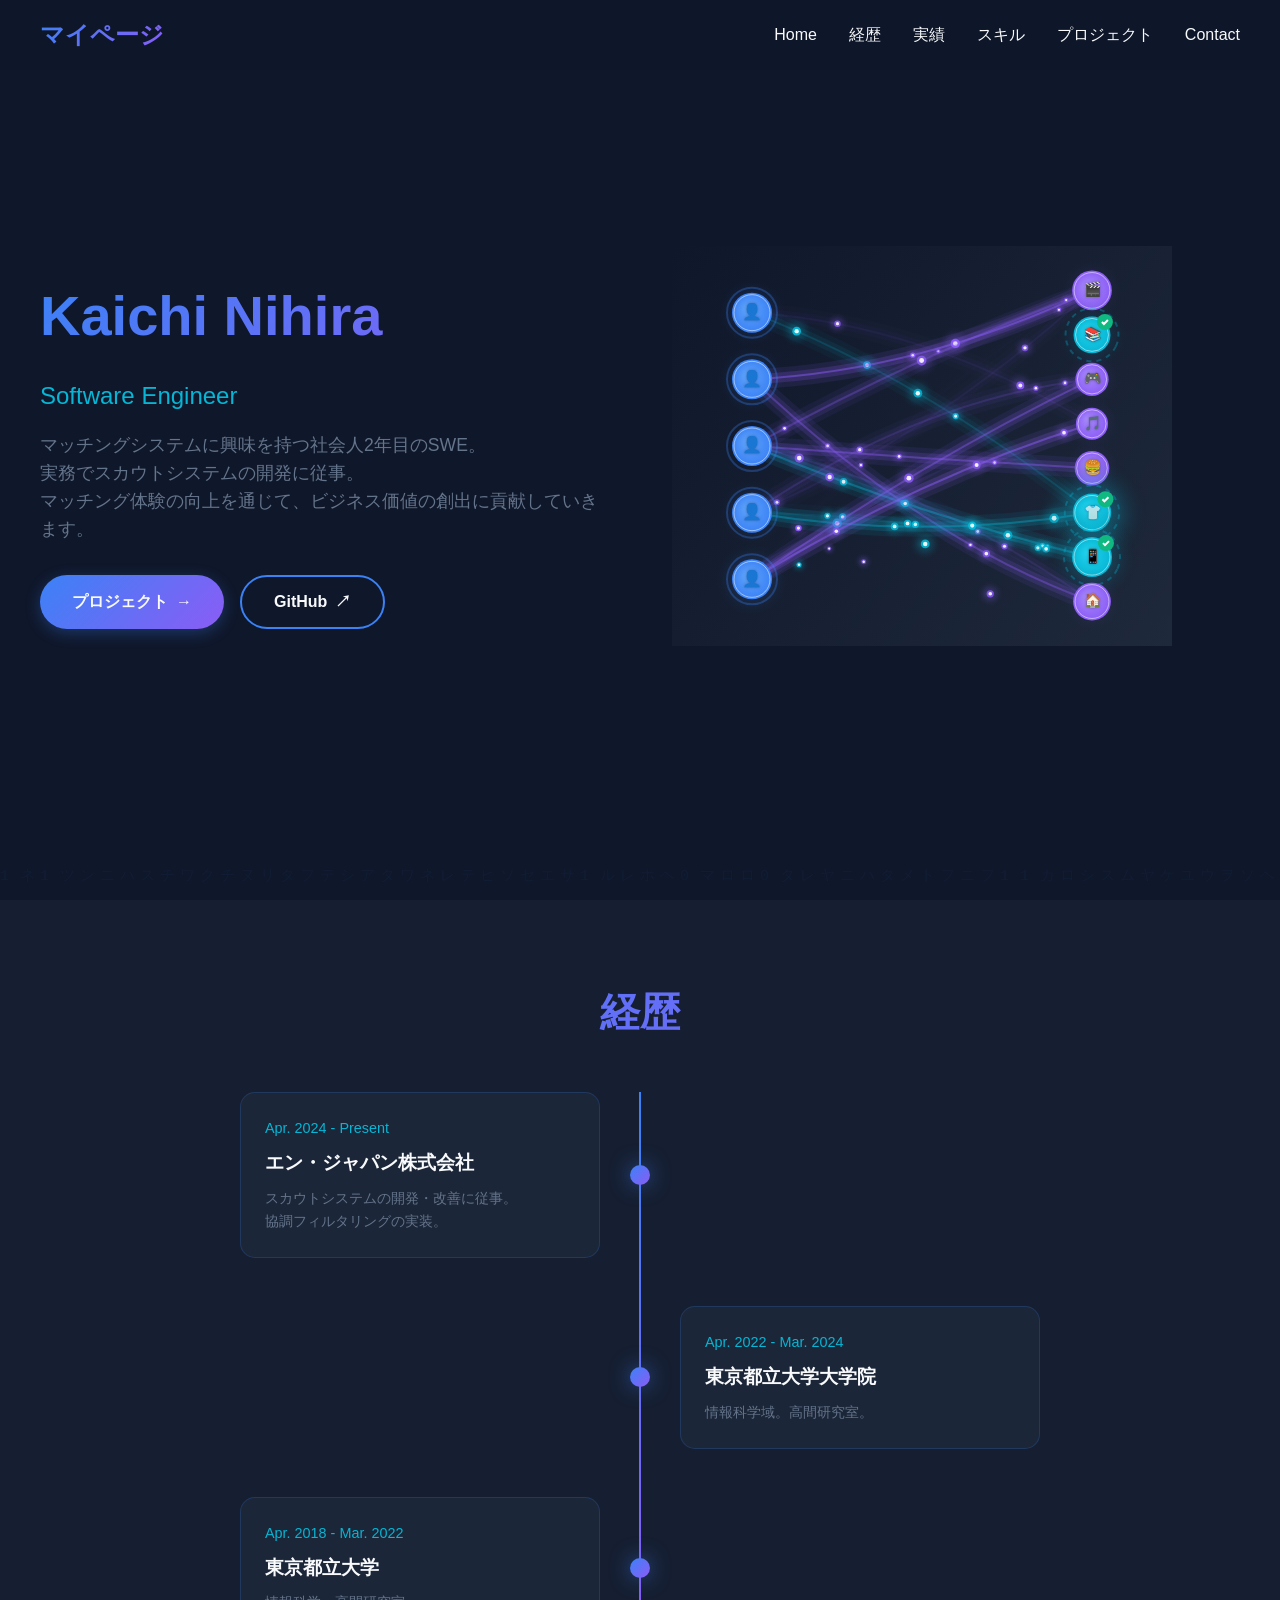
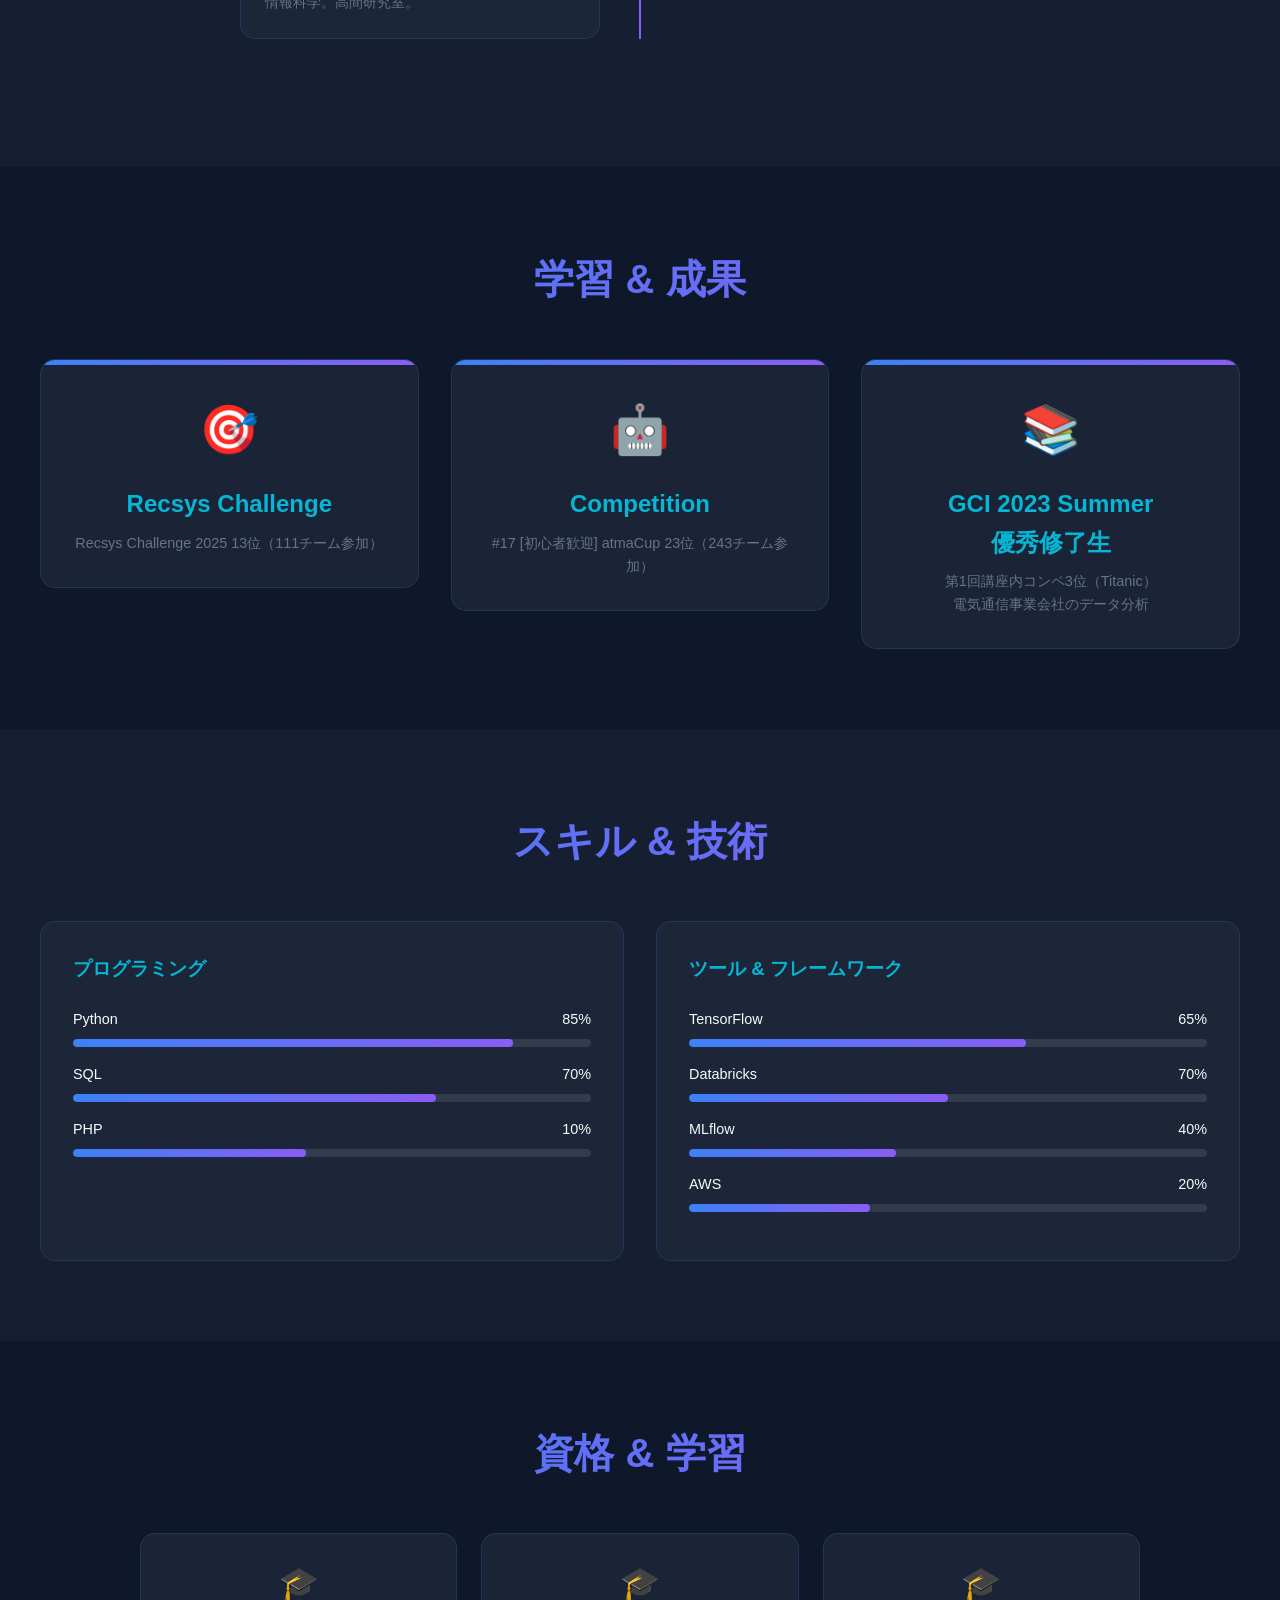
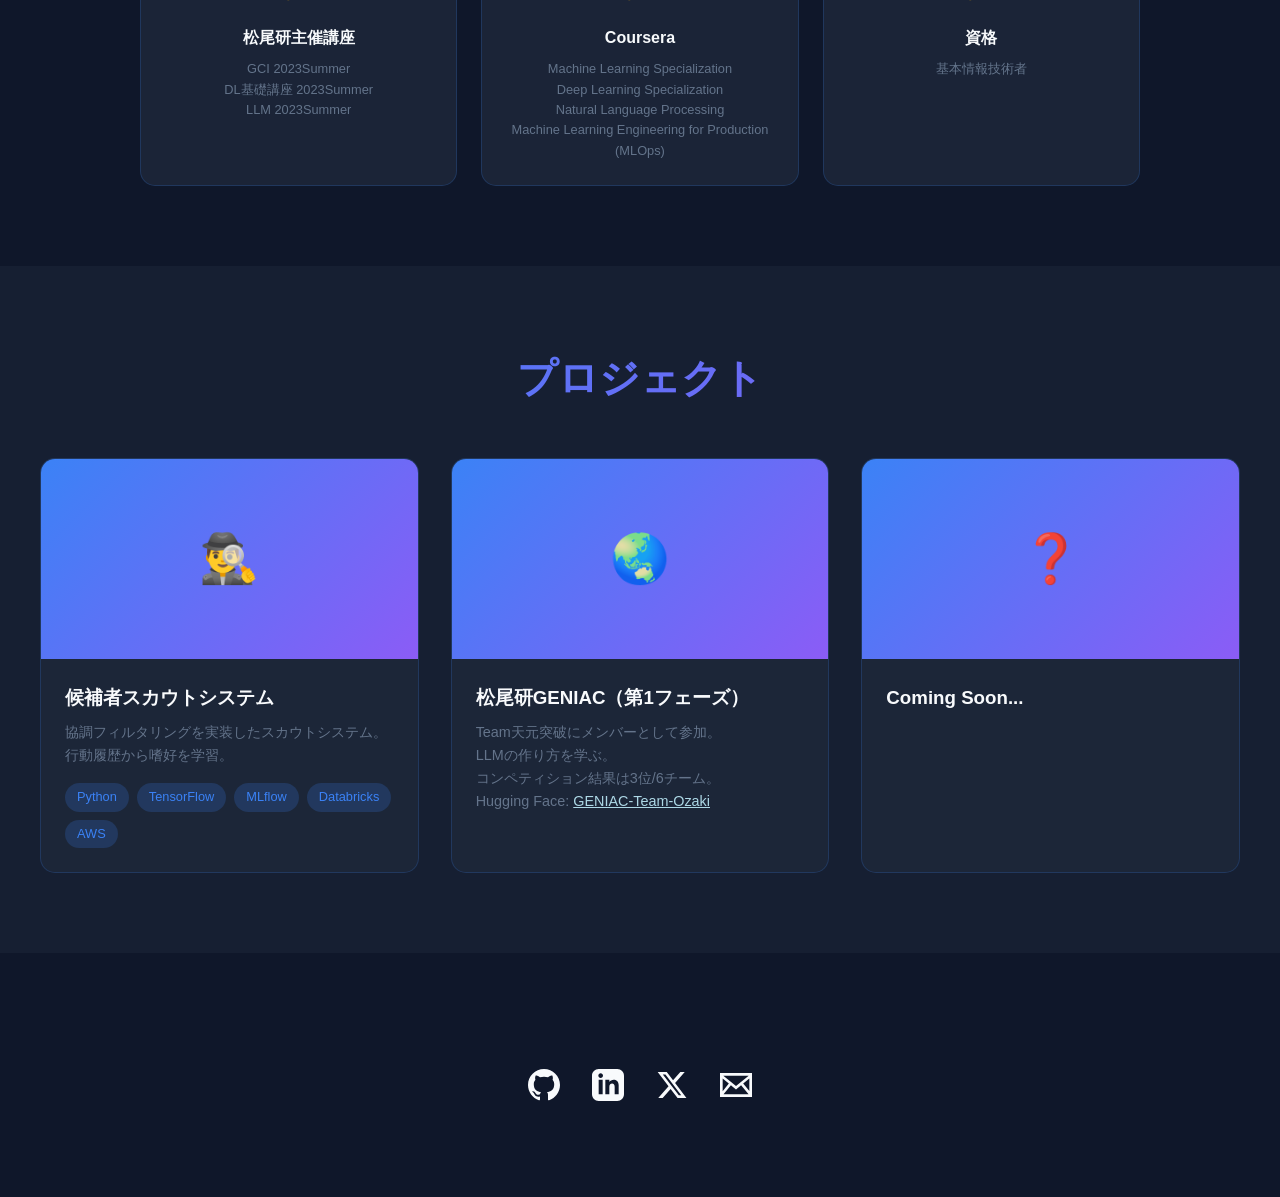
==== commit 577b456d: "feat: google search console設定のためのメタ情報追加" ====
--- a/index.html
+++ b/index.html
@@ -6,6 +6,7 @@
   <meta name="viewport" content="width=device-width, initial-scale=1.0">
   <title>Your Name - Recommendation System Expert</title>
   <link rel="stylesheet" href="style.css">
+  <meta name="google-site-verification" content="zHXW-n2cXcPBPaxmciwj2iK7EkoQ2YqMJWiI4Z2s8oA" />
 
 <body>
   <!-- Navigation -->
